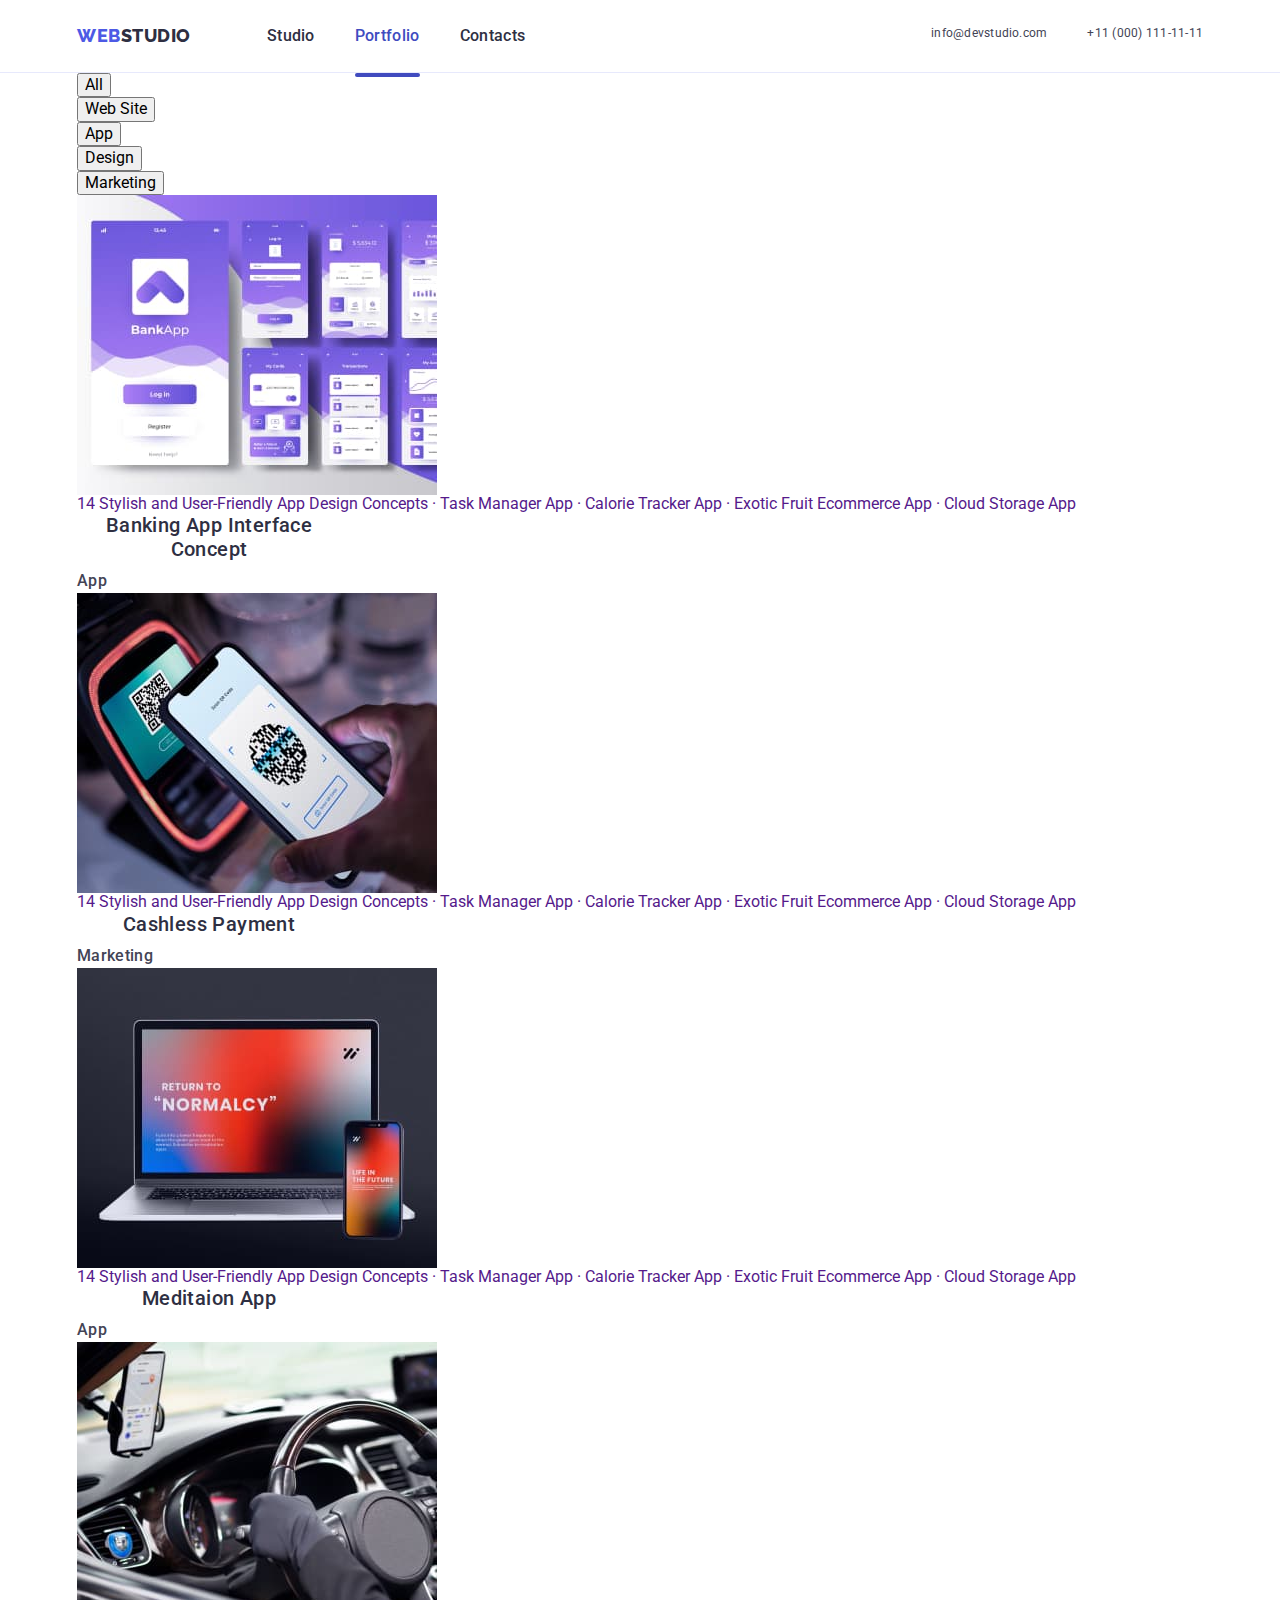
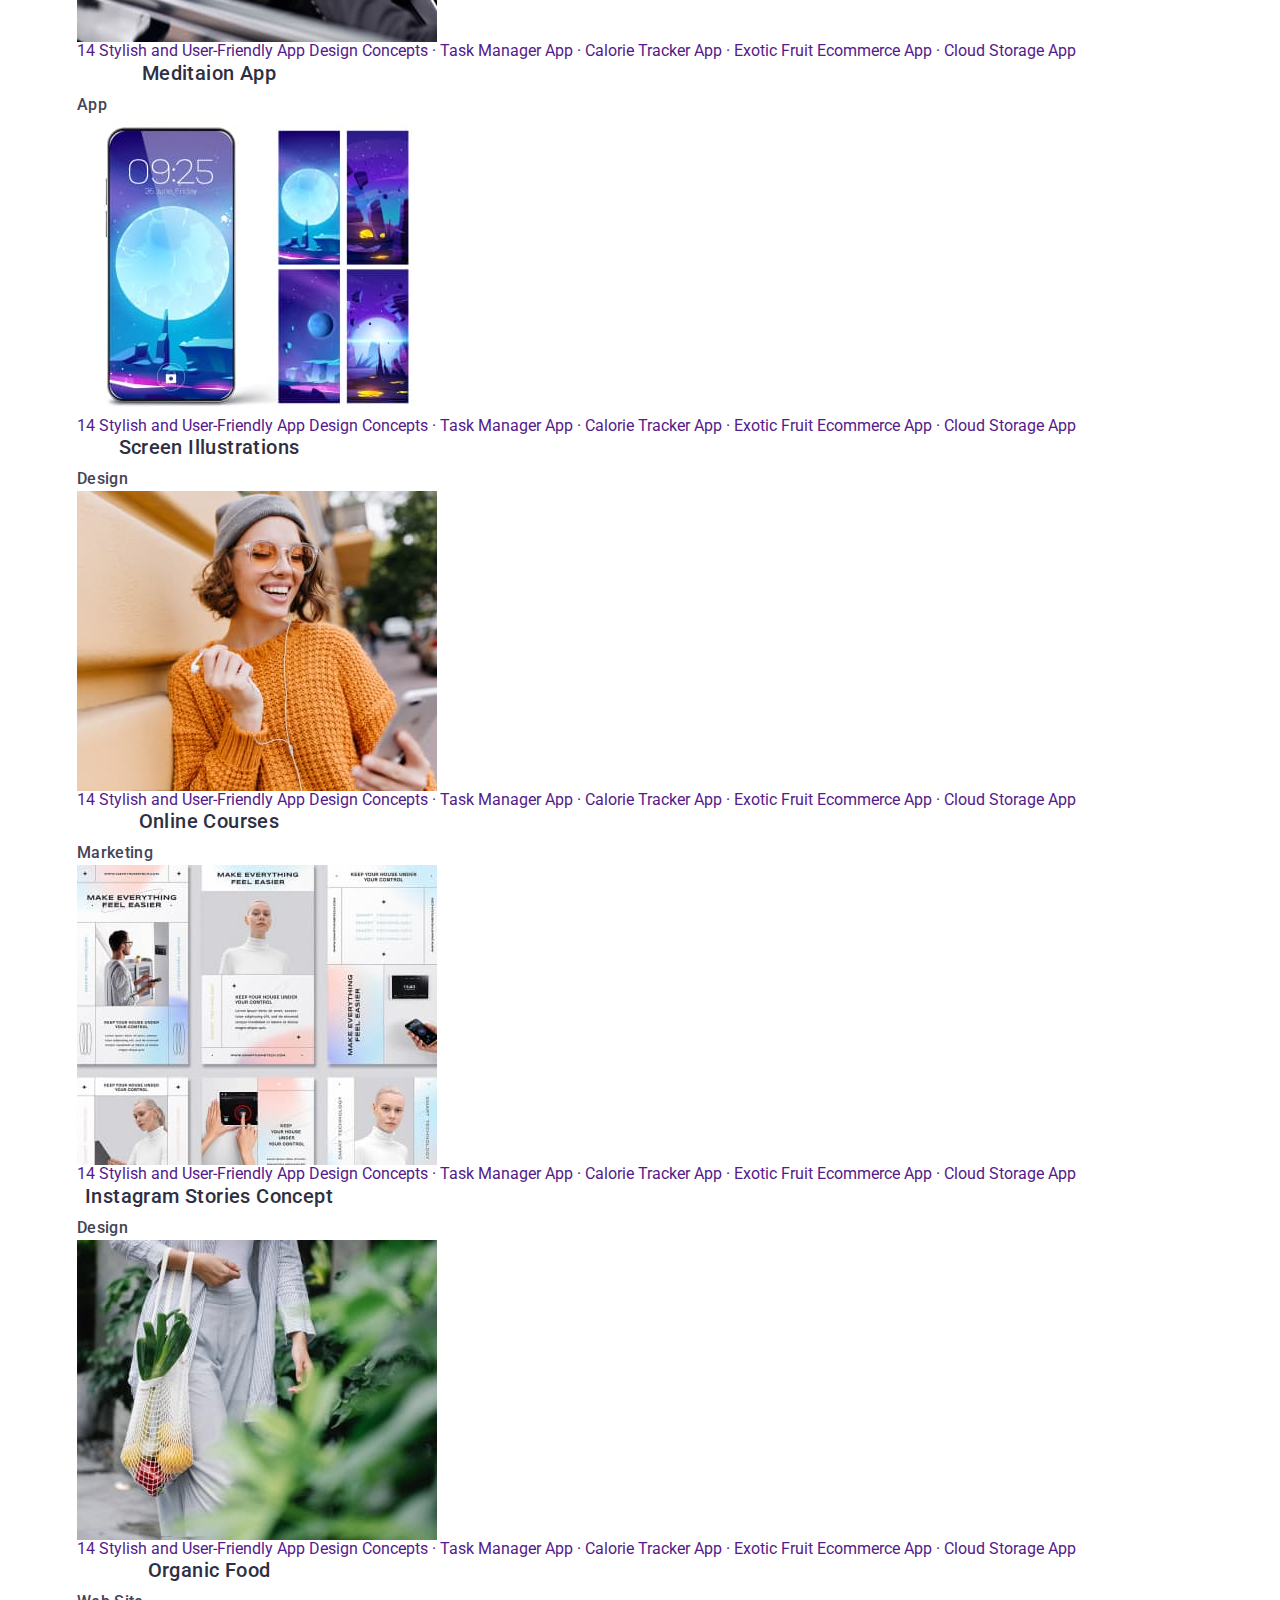
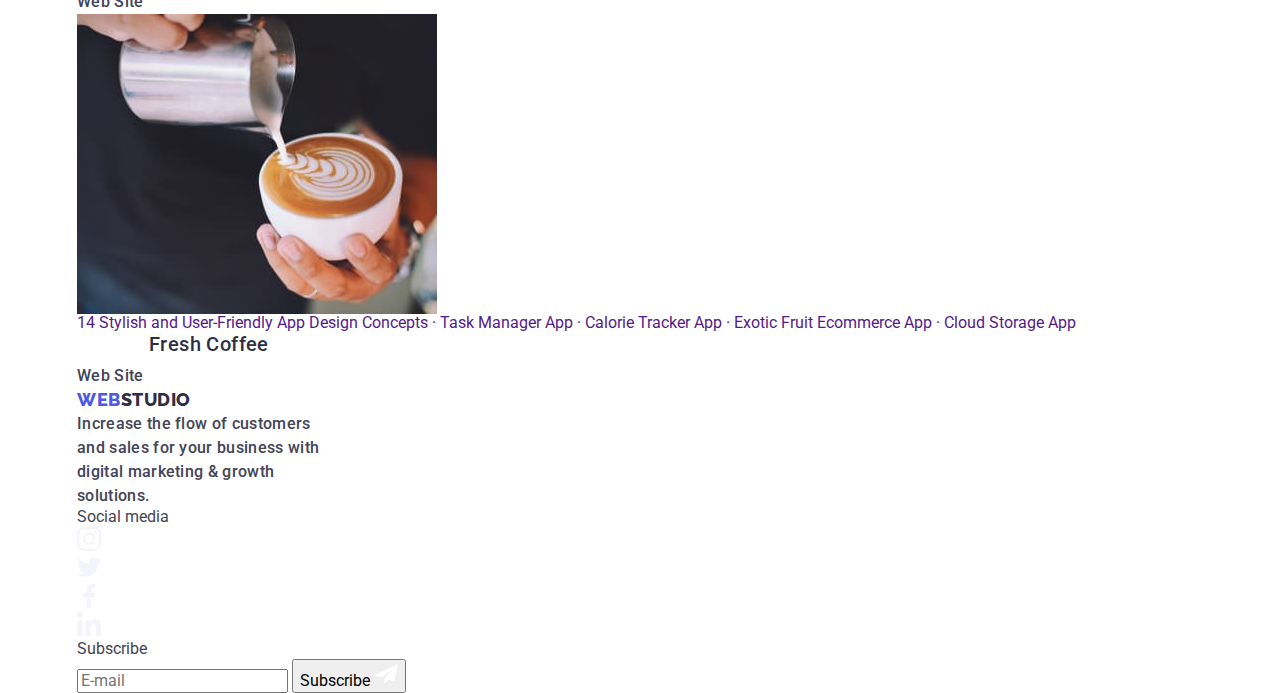
==== portfolio.html @ b7f5fd02 "hero" ====
<!DOCTYPE html>
<html lang="en">

<head>
    <meta charset="UTF-8" />
    <meta http-equiv="X-UA-Compatible" content="IE=edge" />
    <meta name="viewport" content="width=device-width, initial-scale=1.0" />
    <title> Website </title>
    <link rel="preconnect" href="https://fonts.googleapis.com">
    <link rel="preconnect" href="https://fonts.gstatic.com" crossorigin>
    <link href="https://fonts.googleapis.com/css2?family=Raleway:wght@800&family=Roboto:wght@400;500;700&display=swap"
        rel="stylesheet">
    <link rel="stylesheet" href="https://cdn.jsdelivr.net/npm/modern-normalize@1.1.0/modern-normalize.min.css">
    <link rel="stylesheet" href="./css/styles.css">
</head>

<body>
    <header class="header">
        <div class="container header-container">
            <nav class="nav">
                <a class="logo link" href="./index.html"><span class="logo-color">WEB</span>STUDIO</a>
                <ul class="menu list">
                    <li class="menu-item">
                        <a class="menu-link link" href="./index.html">Studio</a>
                    </li>
                    <li class="menu-item">
                        <a class="menu-link curent link" href="./portfolio.html">Portfolio</a>
                    </li>
                    <li class="menu-item">
                        <a class="menu-link link" href="">Contacts</a>
                    </li>
                </ul>
            </nav>
            <address class="contact">
                <ul class="contact-list list">
                    <li class="contact-item">
                        <a class="contact-link link" href="mailto:info@devstudio.com">info@devstudio.com</a>
                    </li>
                    <li class="contact-item">
                        <a class="contact-link link" href="tel:+110001111111">+11 (000) 111-11-11</a>
                    </li>
                </ul>
            </address>
        </div>
    </header>

    <main>
        <h1 class="visually-hidden">Portfolio</h1>
        <section class="portfolio sections">
            <div class="container">
            <h2 class="visually-hidden">Scrolls</h2>
            <ul class="list list-bth">
                <li><button class="portfolio-btn" type="button">All</button></li>
                <li><button class="portfolio-btn" type="button">Web Site</button></li>
                <li><button class="portfolio-btn" type="button">App</button></li>
                <li><button class="portfolio-btn" type="button">Design</button></li>
                <li><button class="portfolio-btn" type="button">Marketing</button></li>
            </ul>
            <ul class="portfolio-list list">
                <li class="portfolio-item">
                    <a href="" class="portfolio-link link">
                        <div class="portfolio-active">
                            <img class="portfolio-img" src="./images/portfolio/img.jpg" alt="Lists" width="360" height="300">
                            <p class="portfolio-active-text">14 Stylish and User-Friendly App Design Concepts · Task Manager App · Calorie Tracker App · Exotic Fruit Ecommerce App · Cloud Storage App</p>
                        </div>
                    <div class="portfolio-description">
                        <h3 class="subtitle">Banking App Interface Concept</h3>
                        <p class="description">App</p>
                    </div>
                    </a>
                </li>
                <li class="portfolio-item">
                    <a href="" class="portfolio-link link">
                        <div class="portfolio-active">
                    <img class="portfolio-img" src="./images/portfolio/img1.jpg" alt="Phone" width="360" height="300">
                    <p class="portfolio-active-text">14 Stylish and User-Friendly App Design Concepts · Task Manager App · Calorie Tracker App · Exotic Fruit Ecommerce App · Cloud Storage App</p>
                        </div>
                    <div class="portfolio-description">
                        <h3 class="subtitle">Cashless Payment</h3>
                        <p class="description">Marketing</p>
                    </div>
                    </a>
                </li>
                <li class="portfolio-item"> 
                    <a href="" class="portfolio-link link">
                        <div class="portfolio-active">
                    <img class="portfolio-img" src="./images/portfolio/img2.jpg" alt="Laptop" width="360" height="300">
                    <p class="portfolio-active-text">14 Stylish and User-Friendly App Design Concepts · Task Manager App · Calorie Tracker App · Exotic Fruit Ecommerce App · Cloud Storage App</p>
                        </div>
                    <div class="portfolio-description">
                        <h3 class="subtitle">Meditaion App</h3>
                        <p class="description">App</p>
                    </div>
                    </a>
                </li>
                <li class="portfolio-item">
                    <a href="" class="portfolio-link link">
                        <div class="portfolio-active">
                    <img class="portfolio-img" src="./images/portfolio/img3.jpg" alt="Taxi" width="360" height="300">
                    <p class="portfolio-active-text">14 Stylish and User-Friendly App Design Concepts · Task Manager App · Calorie Tracker App · Exotic Fruit Ecommerce App · Cloud Storage App</p>
                        </div>
                    <div class="portfolio-description">
                        <h3 class="subtitle">Meditaion App</h3>
                        <p class="description">App</p>
                    </div>
                    </a>
                </li>
                <li class="portfolio-item">
                    <a href="" class="portfolio-link link">
                        <div class="portfolio-active">
                    <img class="portfolio-img" src="./images/portfolio/img4.jpg" alt="Phone" width="360" height="300">
                    <p class="portfolio-active-text">14 Stylish and User-Friendly App Design Concepts · Task Manager App · Calorie Tracker App · Exotic Fruit Ecommerce App · Cloud Storage App</p>
                        </div>
                    <div class="portfolio-description">
                        <h3 class="subtitle">Screen Illustrations</h3>
                        <p class="description">Design</p>
                    </div>
                    </a>
                </li>
                <li class="portfolio-item">
                    <a href="" class="portfolio-link link">
                        <div class="portfolio-active">
                    <img class="portfolio-img" src="./images/portfolio/img5.jpg" alt="Woman with phone" width="360" height="300">
                    <p class="portfolio-active-text">14 Stylish and User-Friendly App Design Concepts · Task Manager App · Calorie Tracker App · Exotic Fruit Ecommerce App · Cloud Storage App</p>
                        </div>
                    <div class="portfolio-description">
                        <h3 class="subtitle">Online Courses</h3>
                        <p class="description">Marketing</p>
                    </div>
                    </a>
                </li>
                <li class="portfolio-item">
                    <a href="" class="portfolio-link link">
                        <div class="portfolio-active">
                    <img class="portfolio-img" src="./images/portfolio/img6.jpg" alt="Instagram woman" width="360" height="300">
                    <p class="portfolio-active-text">14 Stylish and User-Friendly App Design Concepts · Task Manager App · Calorie Tracker App · Exotic Fruit Ecommerce App · Cloud Storage App</p>
                        </div>
                    <div class="portfolio-description">
                        <h3 class="subtitle">Instagram Stories Concept</h3>
                        <p class="description">Design</p>
                    </div>
                    </a>
                </li>
                <li class="portfolio-item">
                    <a href="" class="portfolio-link link">
                        <div class="portfolio-active">
                    <img class="portfolio-img" src="./images/portfolio/img7.jpg" alt="Woman with vegetables" width="360" height="300">
                    <p class="portfolio-active-text">14 Stylish and User-Friendly App Design Concepts · Task Manager App · Calorie Tracker App · Exotic Fruit Ecommerce App · Cloud Storage App</p>
                        </div>
                    <div class="portfolio-description">
                        <h3 class="subtitle">Organic Food</h3>
                        <p class="description">Web Site</p>
                    </div>
                    </a>
                </li>
                <li class="portfolio-item">
                    <a href="" class="portfolio-link link">
                        <div class="portfolio-active">
                    <img class="portfolio-img" src="./images/portfolio/img8.jpg" alt="Fresh coffe" width="360" height="300">
                    <p class="portfolio-active-text">14 Stylish and User-Friendly App Design Concepts · Task Manager App · Calorie Tracker App · Exotic Fruit Ecommerce App · Cloud Storage App</p>
                        </div>
                    <div class="portfolio-description">
                        <h3 class="subtitle">Fresh Coffee</h3>
                        <p class="description">Web Site</p>
                    </div>
                    </a>
                </li>
            </ul>
            </div>
        </section>
    </main>
    <footer class="footer">
        <div class="container footer-content">
            <div class="footer-first">
                <a class="logo dark-theme link" href="./index.html"><span class="logo-color">WEB</span>STUDIO</a>
                <p class="description footer-color">
                    Increase the flow of customers and sales for your business with digital marketing & growth
                    solutions.
                </p>
            </div>
            <div class="footer-second">
                <p class="sm-text">Social media</p>
                <ul class="sm-list list">
                    <li class="sm-item">
                        <a href="" class="sm-link link">
                            <svg class="sm-icons" width="24" height="24">
                                <use href="./images/icons.svg#icon-instagram"></use>
                            </svg>
                        </a>
                    </li>
                    <li class="sm-item">
                        <a href="" class="sm-link link">
                            <svg class="sm-icons" width="24" height="24">
                                <use href="./images/icons.svg#icon-twitter"></use>
                            </svg>
                        </a>
                    </li>
                    <li class="sm-item">
                        <a href="" class="sm-link link">
                            <svg class="sm-icons" width="24" height="24">
                                <use href="./images/icons.svg#icon-facebook"></use>
                            </svg>
                        </a>
                    </li>
                    <li class="sm-item">
                        <a href="" class="sm-link link">
                            <svg class="sm-icons" width="24" height="24">
                                <use href="./images/icons.svg#icon-linkedin"></use>
                            </svg>
                        </a>
                    </li>
                </ul>
            </div>
            <div class="footer-form">
                <p class="footer-form-text">Subscribe</p>
                <form class="footer-subscribe-form">
                    <label for="email"></label>
                    <input type="email" name="email" id="email" placeholder="E-mail" required />
                    <button class="footer-btn" type="submit">
                        Subscribe
                        <svg class="foter-icon" width="24" height="24">
                            <use href="./images/icons.svg#icon-telegram"></use>
                        </svg>
                    </button>
                </form>
            </div>
        </div>
    </footer>
    <script src="./js/modal.js"></script>
</body>

</html>
---- css/styles.css ----
/* --------------------------ALL------------------------- */
:root {
    --text: #434455;
    --white: #ffffff;
    --interactive-elements: #4d5ae5;
    --dark-color: #2e2f42;
    --portfolio-btn: #404BBF;
    --secondary-background-color: #f4f4fd;
    --subtle-background: #e7e9fc;
    --primary-font: "Roboto", sans-serif;
    --secondary-font: "Raleway", sans-serif;
    --gra-grey: linear-gradient(rgba(46, 47, 66, 0.7), rgba(46, 47, 66, 0.7));
    --border-cust: #8E8F99;
    --cubic: cubic-bezier(0.4, 0, 0.2, 1);
}

body {
    color: var(--text);
    background-color: var(--white);
    font-family: var(--primary-font);
    margin: auto;
}

h1,
h2,
h3,
p {
    margin-top: 0;
    margin-bottom: 0;
}

ul {
    margin-top: 0;
    margin-bottom: 0;
    padding-left: 0;
}

img {
    display: block;
}

textarea {
    resize: none;
}

label {
    display: block;
}

button {
    cursor: pointer;
}

.list {
    list-style: none;
}

.link {
    text-decoration: none;
}

/* --------------------------GENERAL------------------------- */
.section {
    padding-top: 96px;
    padding-bottom: 96px;
}

.container {
    margin: 0 auto;
    padding: 0 16px;
}

.visually-hidden {
    position: absolute;
    white-space: nowrap;
    width: 1px;
    height: 1px;
    overflow: hidden;
    border: 0;
    padding: 0;
    clip: rect(0 0 0 0);
    clip-path: inset(50%);
    margin: -1px;
}

.subtitle {
    max-width: 264px;
    font-weight: 700;
    font-size: 36px;
    line-height: 1.1;
    color: var(--dark-color);
    letter-spacing: 0.02em;
    margin-right: auto;
    margin-bottom: 8px;
    text-align: center;
}

.description {
    max-width: 356px;
    font-weight: 500;
    font-size: 16px;
    line-height: 1.5;
    letter-spacing: 0.02em;
    margin-right: auto;
    color: var(--text);
}

/* --------------------------HEADER------------------------- */
.header {
    border-bottom: 1px solid #E7E9FC;
}

.header-container {
    display: flex;
    align-items: center;
    justify-content: space-between;
    padding-top: 24px;
    padding-bottom: 24px;
}

.logo {
    font-family: var(--secondary-font);
    font-weight: 800;
    font-size: 18px;
    line-height: 1.33;
    letter-spacing: 0.03em;
    color: var(--dark-color);
    margin-right: 76px;
    transition: color 250ms var(--cubic);
}

.logo:hover,
.logo:focus {
    color: var(--interactive-elements);
}

.logo-color {
    font-family: var(--secondary-font);
    font-weight: 800;
    font-size: 18px;
    line-height: 1.17;
    letter-spacing: 0.03em;
    color: var(--interactive-elements);
}

/* --------------------------HERO------------------------- */

.hero {
    max-width: 428px;
    margin: auto;
    background-color: var(--dark-color);
    letter-spacing: 0.02em;
    text-align: center;
    padding-top: 112px;
    padding-bottom: 112px;
    background-image: var(--gra-grey), url(../images/hero-background.jpg);
    background-color: #2e2f42;
}

.hero-title {
    text-transform: capitalize;
    font-weight: 700;
    max-width: 320px;
    font-size: 36px;
    line-height: 1.1;
    color: var(--white);
    letter-spacing: 0.02em;
    margin: auto;
    margin-bottom: 72px;
}

.btn {
    padding: 16px 32px;
    font-weight: 500;
    font-size: 16px;
    color: var(--white);
    background: var(--interactive-elements);
    letter-spacing: 0.04em;
    border-radius: 4px;
    box-shadow: 0px 4px 4px rgba(0, 0, 0, 0.15);
    border: none;
    transition: background-color 250ms var(--cubic);
}

.btn:hover,
.btn:focus {
    background-color: var(--portfolio-btn);
}

/* --------------------------INF------------------------- */

.inf-title {
    text-align: center;
}

.inf-item {
    max-width: 396px;
}

/* --------------------------WORKS------------------------- */


/* --------------------------OUR-TEAM------------------------- */
.team {
    background-color: var(--secondary-background-color);
    letter-spacing: 0.02em;
    padding-bottom: 128px;
    margin: auto;
}

.team-list {
    display: flex;
    flex-wrap: wrap;
    justify-content: center;
    }

.team-item {
    background-color: var(--white);
    letter-spacing: 0.02em;
    box-shadow: 0px 1px 6px rgba(46, 47, 66, 0.08), 0px 1px 1px rgba(46, 47, 66, 0.16), 0px 2px 1px rgba(46, 47, 66, 0.08);
    border-radius: 0px 0px 4px 4px;
}

.team-description {
    padding-top: 32px;
    padding-bottom: 32px;
    text-align: center;
}

.subtitle-team {
    max-width: 232px;
    font-weight: 500;
    font-size: 20px;
    line-height: 1.2;
    color: var(--dark-color);
    letter-spacing: 0.02em;
    margin-right: auto;
    margin-bottom: 8px;
    text-align: center;
}

.description-team {
    max-width: 232px;
    font-weight: 400;
}

.colleague-list {
    display: flex;
    justify-content: center;
    gap: 24px;
}

.colleague-item {
    width: 40px;
    height: 40px;
    margin-top: 8px;
}

.colleague-link {
    display: flex;
    justify-content: center;
    align-items: center;
    width: 100%;
    height: 100%;
    border-radius: 50%;
    background-color: var(--interactive-elements);
    transition: background-color 250ms var(--cubic);
}

.colleague-link:hover,
.colleague-link:focus {
    background-color: var(--portfolio-btn);
}

/* --------------------------CUSTOMERS------------------------- */
.second-title {
    font-weight: 700;
    font-size: 36px;
    line-height: 1.11;
    text-align: center;
    text-transform: capitalize;
    color: var(--dark-color);
    letter-spacing: 0.02em;
    margin-bottom: 72px;
}

.customers-list {
    display: flex;
    flex-wrap: wrap;
    justify-content: center;
    gap: 16px;
    row-gap: 72px;
}

.customers-item {
    width: calc((100% - 16px) / 2);
    height: 88px;
}

.customers-link {
    display: flex;
    width: 100%;
    height: 100%;
    justify-content: center;
    align-items: center;
    border: 1px solid var(--border-cust);
    border-radius: 4px;
    transition: border-color 250ms var(--cubic);
}

.icons-cust {
    fill: var(--border-cust);
    transition: fill 250ms var(--cubic);
}

.customers-link:hover,
.customers-link:focus {
    border-color: var(--portfolio-btn);
}

.customers-link:hover .icons-cust,
.customers-link:focus .icons-cust {
    fill: var(--portfolio-btn);
}

/* --------------------------MEDIA-MOBILE------------------------- */
@media screen and (min-width: 480px) {
    .container {
        width: 428px;
    }
}

@media screen and (max-width: 767px) {
    .menu {
        display: none;
    }

    .contact {
        display: none;
    }

    .mob-item:not(:last-child) {
        margin-bottom: 40px;
    }

    .inf-item:not(:last-child) {
        margin-bottom: 72px;
    }

    .team-item:not(:last-child) {
        margin-bottom: 72px;
    }

    .mob-btn {
        stroke: var(--dark-color);
        background-color: transparent;
        border: none;
        padding: 0;
        line-height: 0;
    }

/* --------------------------MOB-MENU------------------------- */
    .mob-menu {
        position: fixed;
        width: 100vw;
        height: 100vh;
        z-index: 1000;
        top: 0;
        left: 0;
        background-color: var(--white);
        opacity: 0;
        visibility: hidden;
        pointer-events: none;
        transition: opacity 250ms var(--cubic),
                    visible 250ms var(--cubic);
    }

    .mob-menu.is-open {
        opacity: 1;
        visibility: visible;
        pointer-events: auto;
    }

    .container-menu {
        display: flex;
        flex-direction: column;
        justify-content: space-between;
        overflow-y: auto;
        height: 100%;
        position: relative;
        padding-top: 80px;
        padding-bottom: 40px;
        padding-left: 40px;
    }

    .mob-menu-close {
        position: absolute;
        top: 24px;
        right: 16px;
        width: 24px;
        height: 24px;
        background-color: #E7E9FC;
        border: 1px solid rgba(0, 0, 0, 0.1);
        border-radius: 50%;
        transition: background-color 250ms var(--cubic), fill 250ms var(--cubic);
    }

    .mob-menu-close:hover,
    .mob-menu-close:focus {
        background: var(--portfolio-btn);
        fill: var(--white);
    }

    .mob-menu-link {
        font-weight: 700;
        font-size: 36px;
        line-height: 1.1;
        color: var(--dark-color);
        letter-spacing: 0.02em;
        position: relative;
        transition: color 250ms var(--cubic);
    }

    .curent {
        color: var(--portfolio-btn);
        position: relative;
    }

    .tel-item {
        margin-bottom: 40px;
    }

    .tel-link {
        font-weight: 600;
        font-size: 36px;
        line-height: 1.1;
        color: var(--interactive-elements);
    }

    .mail-link {
        font-weight: 500;
        font-size: 20px;
        line-height: 1.2;
        letter-spacing: 0.02em;
        color: var(--text);
    }

    .mob-soc-list {
        display: flex;
        justify-content: space-between;
        gap: 56px;
        margin-top: 40px;
    }

    .mob-soc-item {
        width: 40px;
        height: 40px;
    }

    .mob-soc-link {
        display: flex;
        justify-content: center;
        align-items: center;
        width: 100%;
        height: 100%;
        border-radius: 50%;
        background-color: var(--interactive-elements);
        transition: background-color 250ms var(--cubic);
    }

    .mob-soc-link:hover,
    .mob-soc-link:focus {
        background-color: var(--portfolio-btn);
    }
}

/* --------------------------MEDIA-TABLET------------------------- */
@media screen and (min-width: 768px) {
    .container {
        width: 768px;
    }

    .nav {
        display: flex;
        align-items: center;
        margin-right: 118px;
    }

    .menu {
        display: flex;
        align-items: center;
        gap: 40px;
    }

    .menu-link {
        font-weight: 500;
        font-size: 16px;
        line-height: 1.5;
        color: var(--dark-color);
        letter-spacing: 0.02em;
        position: relative;
        transition: color 250ms var(--cubic);
    }

    .curent {
        color: var(--portfolio-btn);
        position: relative;
    }

    .curent::after {
        content: "";
        width: 100%;
        height: 4px;
        background-color: var(--portfolio-btn);
        border-radius: 2px;
        position: absolute;
        left: 0px;
        bottom: -32px;
    }

    .menu-link:hover,
    .menu-link:focus {
        color: var(--interactive-elements);
    }
    
    .logo {
        margin-right: 123px;
    }

    .mob-btn {
        display: none;
    }

    .mob-menu {
        display: none;
    }

    .contact {
        font-style: normal;
        font-weight: 400;
        font-size: 12px;
        line-height: 1.3;
        letter-spacing: 0.02em;
    }

    .contact-item {
        margin-bottom: 4px;
    }

    .contact-link {
        color: var(--text);
        transition: color 250ms var(--cubic);
    }

    .contact-link:hover,
    .contact-link:focus {
        color: var(--interactive-elements);
    }

    .hero {
        max-width: 768px;
        padding-bottom: 108px;
        background-image: var(--gra-grey), url(../images/hero-background.jpg);
    }

    .hero-title {
        text-transform: none;
        max-width: 500px;
        font-size: 56px;
        line-height: 1.07;
        margin-bottom: 40px;
    }

    .inf-list {
        display: flex;
        flex-wrap: wrap;
        gap: 24px;
    }

    .team {
        padding-bottom: 104px;
    }

    .team-list {
        gap: 24px;
    }

    .customers {
        padding: 0 108px;
    }
    
    .customers-list {
        gap: 24px;
        }

    .customers-item {
        width: calc((100% - 48px) / 3);
    }
}

@media screen and (max-width: 1199px) {
    .inf-block {
        display: none;
    }

    .inf-list {
        max-width: 768px;
    }
}

@media screen and (min-width: 768px) and (max-width: 1199px) {
    .team-list {
        row-gap: 64px;
    }
}

/* --------------------------MEDIA-DESKTOP------------------------- */
@media screen and (min-width: 1200px) {
    .section {
        padding-top: 120px;
        padding-bottom: 120px;
    }

    .container {
        width: 1158px;
    }

    .logo {
        margin-right: 76px;
    }

    .nav {
        margin-right: auto;
    }

    .contact-list {
        display: flex;
        align-items: center;
        gap: 40px;    
    }

    .subtitle {
        font-weight: 500;
        font-size: 20px;
        line-height: 1.2;
    }

    .description {
        max-width: 264px;
    }

    .hero {
        max-width: 1400px;
        padding-top: 188px;
        padding-bottom: 188px;
        background-image: var(--gra-grey), url(../images/hero-background.jpg);
    }

    .hero-title {
        margin-bottom: 48px;
    }

    .inf-list {
        max-width: 1128px;
        flex-basis: calc((100%-72px) / 4);
        flex-wrap: nowrap;
    }

    .inf-item {
        max-width: 264px;
    }

    .inf-block {
        display: flex;
        justify-content: center;
        align-items: center;
        background: #F4F4FD;
        border-radius: 4px;
        margin-bottom: 8px;
        padding-top: 24px;
        padding-bottom: 24px;
    }

    .work{
        padding-top: 0;
    }

    .works {
        display: flex;
        gap: 24px;
        flex-basis: calc((100%- 48px) / 3);
        flex-shrink: 0;
        }

    .team-list {
        flex-wrap: nowrap;
        flex-basis: calc((100%-72px) / 4);
    }

    .customers-item {
        width: calc((100% - 120px) / 6);
    }
}

@media screen and (max-width: 1199px) {
    .work {
        display: none;
    }

}
/* --------------------------NEXT------------------------- */

/* .visually-hidden {
    position: absolute;
    white-space: nowrap;
    width: 1px;
    height: 1px;
    overflow: hidden;
    border: 0;
    padding: 0;
    clip: rect(0 0 0 0);
    clip-path: inset(50%);
    margin: -1px;
}

.menu-link {
    font-weight: 500;
    font-size: 16px;
    line-height: 1.5;
    color: var(--dark-color);
    letter-spacing: 0.02em;
    position: relative;
    transition: color 250ms var(--cubic);
}

.curent {
    color: var(--portfolio-btn);
    position: relative;
}

.curent::after {
    content: "";
    width: 100%;
    height: 4px;
    background-color: var(--portfolio-btn);
    border-radius: 2px;
    position: absolute;
    left: 0px;
    bottom: -28px;
}

.menu-link:hover,
.menu-link:focus {
    color: var(--interactive-elements);
}



.second-title {
    font-weight: 700;
    font-size: 36px;
    line-height: 1.11;
    text-align: center;
    text-transform: capitalize;
    color: var(--dark-color);
    letter-spacing: 0.02em;
    margin-bottom: 72px;
}


.colleague-list {
    display: flex;
    justify-content: center;
    gap: 24px;
}

.colleague-item {
    width: 40px;
    height: 40px;
    margin-top: 8px;
}

.colleague-link {
    display: flex;
    justify-content: center;
    align-items: center;
    width: 100%;
    height: 100%;
    border-radius: 50%;
    background-color: var(--interactive-elements);
    transition: background-color 250ms var(--cubic);
}

.colleague-link:hover,
.colleague-link:focus {
    background-color: var(--portfolio-btn);
}

.footer {
    background-color: var(--dark-color);
    letter-spacing: 0.02em;
    padding-top: 100px;
    padding-bottom: 100px;
    margin: auto;
}

.footer-color {
    color: var(--subtle-background);
    letter-spacing: 0.02em;
    max-width: 264px;
    margin-top: 16px;
}

.footer-content {
    display: flex;
    align-items: baseline;
}

.footer-first {
    margin-right: 120px;
}

.footer-second {
    text-align: center;
    margin-right: 80px;

}

.footer-btn {
    font-weight: 500;
    font-size: 16px;
    line-height: 1.5;
    letter-spacing: 0.04em;
    cursor: pointer;
    border: 1px solid transparent;
    display: flex;
    align-items: center;
    justify-content: center;
    gap: 16px;
    color: var(--white);
    background-color: var(--interactive-elements);
    padding: 8px 24px;
    border-radius: 4px;
    min-width: 165px;
    height: 40px;
    transition: background-color 250ms var(--cubic);
}

.footer-btn:hover,
.footer-btn:focus {
    background-color: var(--portfolio-btn);
}

.footer-form-text {
    color: var(--white);
    font-weight: 500;
    margin-bottom: 16px;
}

.footer-subscribe-form {
    display: flex;
}

.footer-form input {
    margin-right: 24px;
    padding: 8px 16px;
    width: 264px;
    height: 40px;
    background-color: var(--dark-color);
    color: var(--secondary-background-color);
    filter: drop-shadow(0px 4px 4px rgba(0, 0, 0, 0.15));
    border: 1px solid rgba(255, 255, 255, 0.3);
    border-radius: 4px;
}

.footer-form input::placeholder {
    color: rgba(255, 255, 255, 0.6);
    font-family: Roboto;
    font-weight: 400;
    font-size: 12px;
    line-height: 2;
    letter-spacing: 0.04em;
}


.dark-theme {
    color: var(--secondary-background-color);
    letter-spacing: 0.03em;
}

.sm-text {
    color: var(--white);
    letter-spacing: 0.02em;
    max-width: 96px;
    margin-bottom: 16px;
}

.sm-list {
    display: flex;
    justify-content: center;
    gap: 16px;
}

.sm-item {
    width: 40px;
    height: 40px;
    margin-top: 8px;
}

.sm-link {
    display: flex;
    justify-content: center;
    align-items: center;
    width: 100%;
    height: 100%;
    border-radius: 50%;
    background-color: rgba(255, 255, 255, 0.1);;
    transition: background-color 250ms var(--cubic)
}

.sm-link:hover,
.sm-link:focus {
    background-color: #31D0AA;
}

.portfolio-btn {
    padding: 12px 24px;
    font-weight: 500;
    font-size: 16px;
    line-height: 1.5;
    letter-spacing: 0.04em;
    cursor: pointer;
    color: var(--interactive-elements);
    background: var(--secondary-background-color);
    border: 1px solid #E7E9FC;
    border-radius: 4px;
    transition: color 250ms var(--cubic), background-color 250ms var(--cubic), box-shadow 250ms var(--cubic);
}

.portfolio-btn:hover,
.portfolio-btn:focus {
    color: var(--white);
    background-color: var(--portfolio-btn);
    box-shadow: 0px 3px 1px rgba(0, 0, 0, 0.1), 0px 2px 1px rgba(0, 0, 0, 0.08), 0px 2px 2px rgba(0, 0, 0, 0.12);
}


.list-bth {
    display: flex;
    justify-content: center;
    margin-bottom: 72px;
    gap: 24px;
    }

.portfolio-list {
    display: flex;
    flex-wrap: wrap;
    row-gap: 48px;
    column-gap: 24px;
}

.portfolio-item {
    width: calc((100% - 2 * 24px) / 3);
    border: 1px solid #E7E9FC;
    border-top: none;
    }

.portfolio-item:hover .portfolio-active-text,
.portfolio-item:focus .portfolio-active-text {
    transform: translateY(0);
}


.portfolio-description {
    padding-top: 32px;
    padding-bottom: 32px;
    padding-left: 16px;
    }

.portfolio-link {
    transition: box-shadow 250ms var(--cubic);
}


.portfolio-link:hover,
.portfolio-link:focus    {
    display: inline-block;
    box-shadow: 0px 1px 6px rgb(46 47 66 / 8%), 0px 1px 1px rgb(46 47 66 / 16%), 0px 2px 1px rgb(46 47 66 / 8%);
        }

.portfolio-active {
    position: relative;
    overflow: hidden;
}

.portfolio-active-text {
    position: absolute;
    top: 0;
    font-size: 16px;
    line-height: 1.5;
    color: var(--secondary-background-color);
    background-color: var(--interactive-elements);
    padding: 40px 32px;
    height: 100%;
    transform: translateY(100%);
    transition: transform 250ms var(--cubic);
    overflow: auto;
}

.backdrop {
    position: fixed;
    top: 0;
    width: 100vw;
    height: 100vh;
    background: rgba(46, 47, 66, 0.4);
    transition: opacity 250ms var(--cubic), visibility 250ms var(--cubic);;
}

.modal {
    position: absolute;
    top: 50%;
    left: 50%;
    transform: translate(-50%, -50%) scaleY(1);
    width: 408px;
    min-height: 584px;
    padding: 24px;
    background: #FCFCFC;
    border-radius: 4px;
    transition: transform 200ms linear;
}

.modal-btn {
    width: 24px;
    height: 24px;
    display: block;
    margin-left: auto;
    margin-bottom: 24px;
    background-color: #E7E9FC;
    border: 1px solid rgba(0, 0, 0, 0.1);
    border-radius: 50%;
    cursor: pointer;
    transition: background-color 250ms var(--cubic), fill 250ms var(--cubic);
}




.is-hidden {
    opacity: 0;
    visibility: hidden;
    pointer-events: none;
}

.backdrop.is-hidden .modal {
    transform: translate(-50%, -50%) scaleY(0);
}

.modal-btn:hover,
.modal-btn:focus {
    background: var(--portfolio-btn);
    fill: var(--white);
}


.modal-title {
    margin-bottom: 14px;
    text-align: center;
    font-weight: 600;
    font-size: 16px;
    line-height: 1.5;
    letter-spacing: 0.02em;
    color: var(--dark-color);
}


.modal-form {
    width: 360px;
}

.modal-input-wrap {
    position: relative;
    margin-bottom: 8px;
}

.modal-input-icon {
    position: absolute;
    top: 50%;
    left: 16px;
    transform: translateY(-50%);
    transition: fill 250ms var(--cubic);
}

.modal-input {
    width: 100%;
    height: 40px;
    border: 1px solid rgba(33, 33, 33, 0.2);
    border-radius: 4px;
    padding: 8px 16px 8px 36px;
    outline: transparent;
    transition: border-color 250ms var(--cubic);
}

.modal-input:focus {
    border-color: var(--interactive-elements);
}

.modal-input:focus + .modal-input-icon {
    fill: var(--interactive-elements);
}

.modal-name {
    margin-bottom: 4px;
    font-weight: 400;
    font-size: 12px;
    line-height: 1.3;
    letter-spacing: 0.04em;
    color: var(--border-cust);
}


.text-area {
    width: 100%;
    min-height: 120px;
    padding: 8px 16px;
    margin-bottom: 16px;
    border: 1px solid rgba(33, 33, 33, 0.2);
    border-radius: 4px;
    outline: none;
    resize: none;
    transition: border-color 250ms var(--cubic);
}

.text-area::placeholder {
    font-size: 12px;
    line-height: 1.33;
    letter-spacing: 0.04em;
    color: rgba(117, 117, 117, 0.5);
}

.text-area:focus {
    border-color: var(--interactive-elements);
}


.submit-bth {
    display: block;
    margin: 0 auto;
    min-width: 169px;
    padding: 16px 32px;
    font-weight: 500;
    font-size: 16px;
    cursor: pointer;
    color: var(--white);
    background-color: var(--interactive-elements);
    letter-spacing: 0.04em;
    border-radius: 4px;
    box-shadow: 0px 4px 4px rgba(0, 0, 0, 0.15);
    border: none;
    transition: background-color 250ms var(--cubic);
}

.submit-bth:hover,
.submit-bth:focus {
    background-color: var(--portfolio-btn);
}


.privacy-link {
    color: var(--interactive-elements);
}

.checkbox-wrap {
    margin-bottom: 24px;
}

.checkbox-label {
    display: flex;
    align-items: center;
    font-size: 12px;
    line-height: 1.33;
    letter-spacing: 0.04em;
    color: #757575;
    position: relative;
}

.checkbox-icon-wrap {
    display: flex;
    align-items: center;
    justify-content: center;
    width: 16px;
    height: 16px;
    border: 1.25px solid var(--dark-color);
    border-radius: 2px;
    margin-right: 8px;
    fill: transparent;
    transition: background-color 250ms var(--cubic), fill 250ms var(--cubic);
}

.modal-checkbox:checked + .checkbox-label span {
    background-color: var(--interactive-elements);
    border: none;
    fill: var(--white);
} */
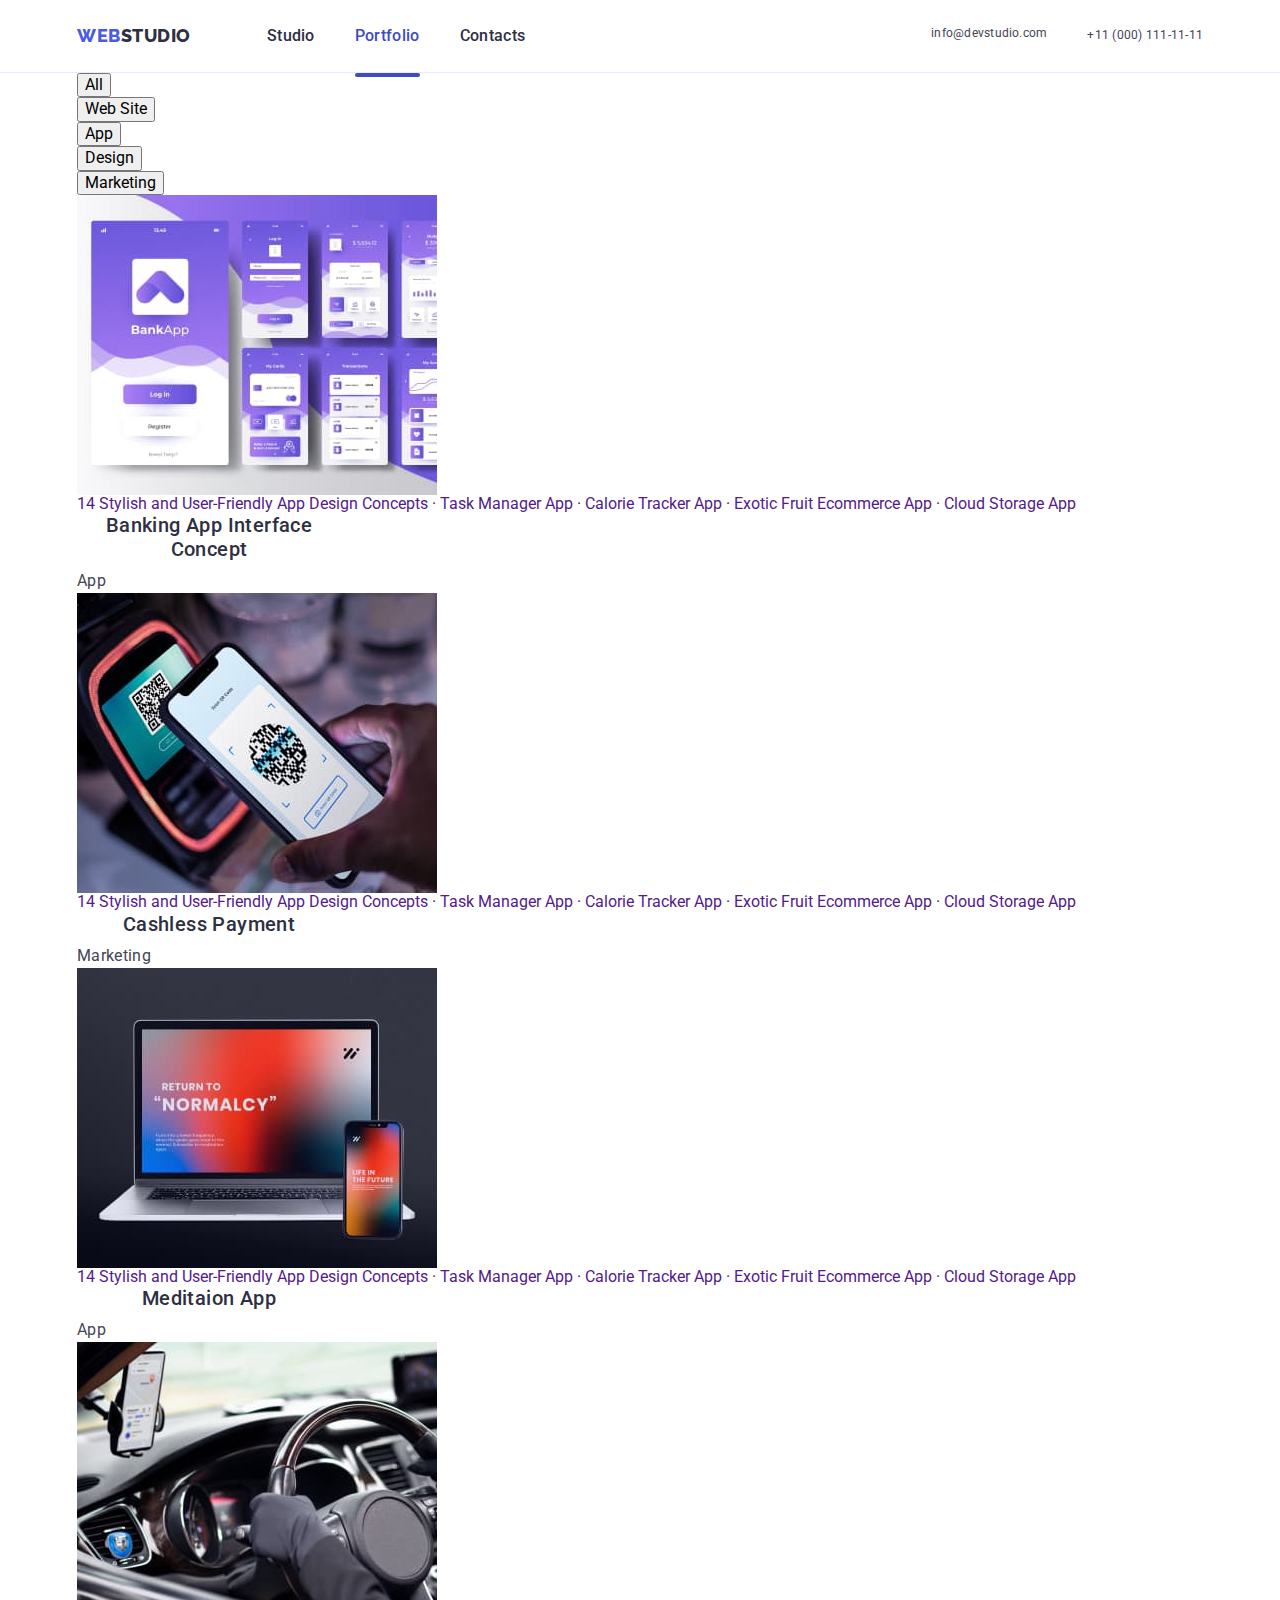
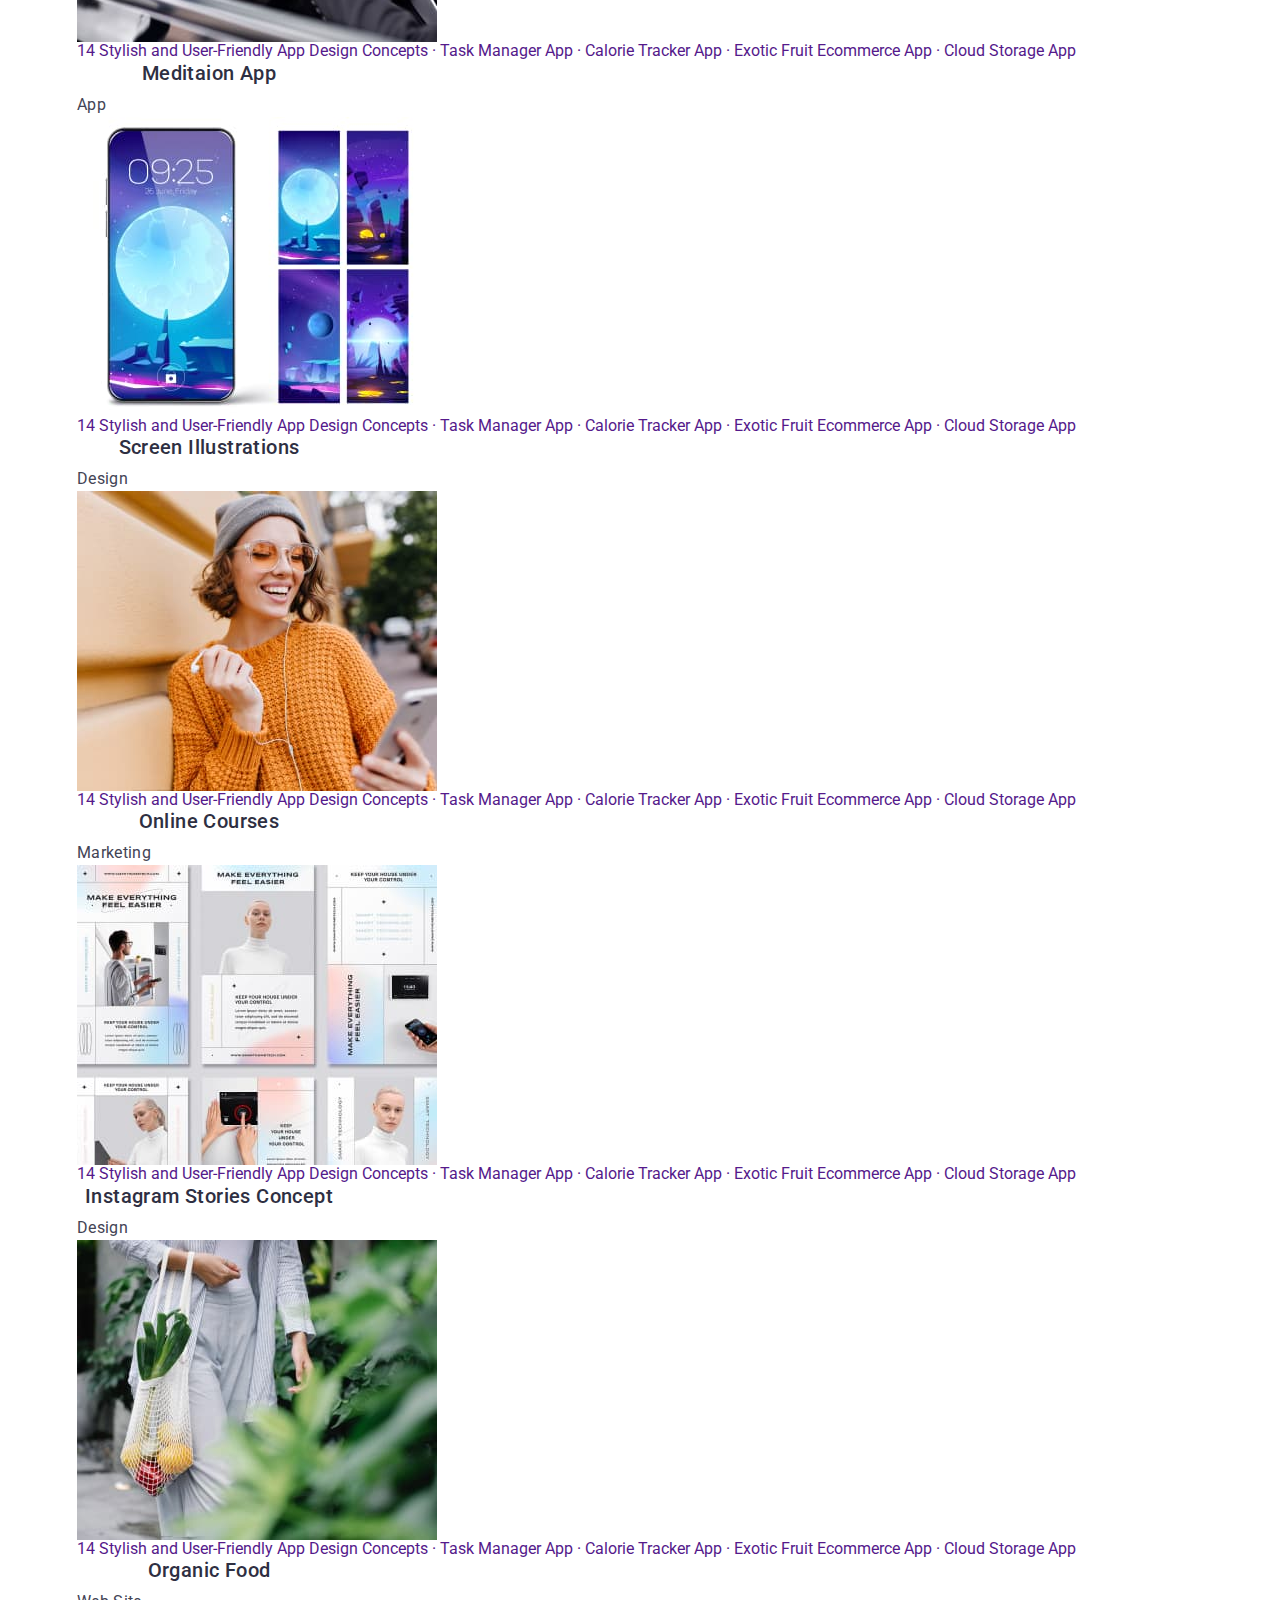
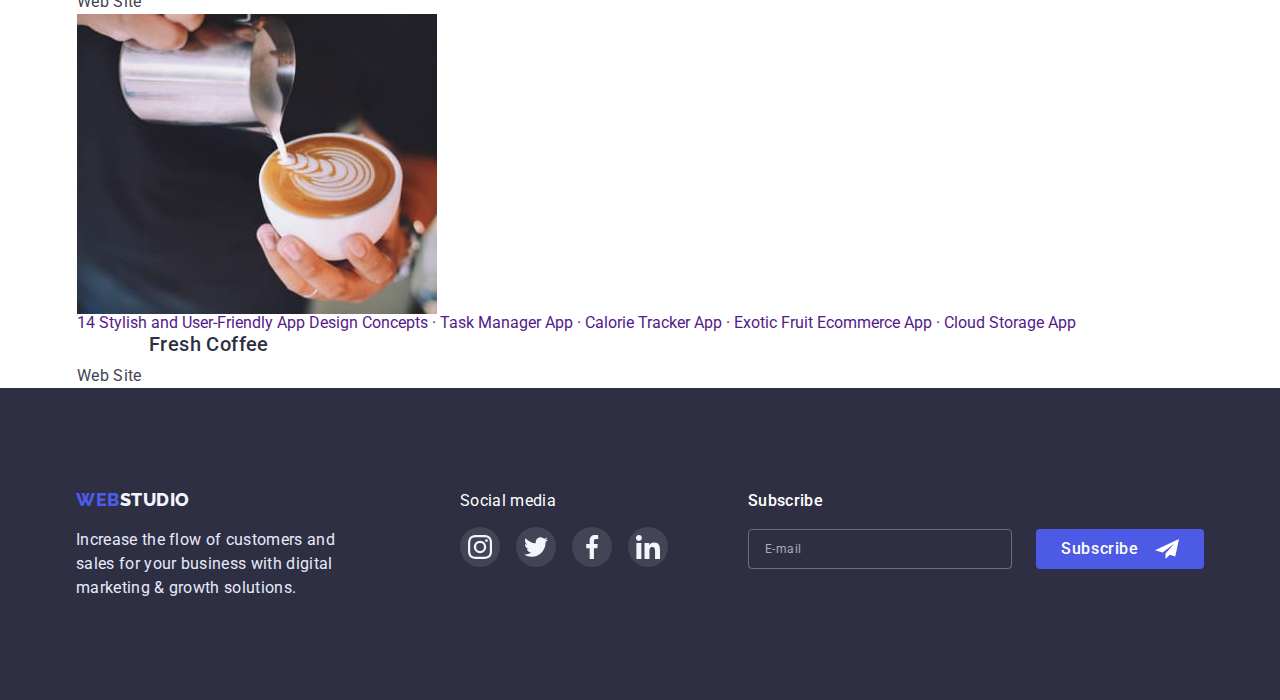
==== commit 4ad70ff9: "bg-picture" ====
--- a/portfolio.html
+++ b/portfolio.html
@@ -15,36 +15,106 @@
 </head>
 
 <body>
+<!---------------HEADER------------------------- -->
     <header class="header">
         <div class="container header-container">
             <nav class="nav">
                 <a class="logo link" href="./index.html"><span class="logo-color">WEB</span>STUDIO</a>
                 <ul class="menu list">
-                    <li class="menu-item">
+                    <li>
                         <a class="menu-link link" href="./index.html">Studio</a>
                     </li>
-                    <li class="menu-item">
+                    <li>
                         <a class="menu-link curent link" href="./portfolio.html">Portfolio</a>
                     </li>
-                    <li class="menu-item">
+                    <li>
                         <a class="menu-link link" href="">Contacts</a>
                     </li>
                 </ul>
             </nav>
+            <button class="mob-btn" type="button" data-menu-open>
+                <svg width="32" height="22">
+                    <use href="./images/icons.svg#icon-hamburger"></use>
+                </svg>
+            </button>
             <address class="contact">
                 <ul class="contact-list list">
                     <li class="contact-item">
                         <a class="contact-link link" href="mailto:info@devstudio.com">info@devstudio.com</a>
                     </li>
-                    <li class="contact-item">
+                    <li>
                         <a class="contact-link link" href="tel:+110001111111">+11 (000) 111-11-11</a>
                     </li>
                 </ul>
             </address>
         </div>
+        <!---------------MOB-MENU------------------------- -->
+        <div class="mob-menu" data-menu>
+            <div class="container container-menu">
+                <div>
+                    <button class="mob-menu-close" type="button" data-menu-close>
+                        <svg width="8" height="8">
+                            <use href="./images/icons.svg#icon-close-black"></use>
+                        </svg>
+                    </button>
+                    <ul class="mob-list list">
+                        <li class="mob-item">
+                            <a class="mob-menu-link  link" href="./index.html">Studio</a>
+                        </li>
+                        <li class="mob-item">
+                            <a class="mob-menu-link link" href="./portfolio.html">Portfolio</a>
+                        </li>
+                        <li class="mob-item">
+                            <a class="mob-menu-link curent link" href="">Contacts</a>
+                        </li>
+                    </ul>
+                </div>
+                <div>
+                    <ul class="mob-contact-list list">
+                        <li class="tel-item">
+                            <a class="tel-link link" href="tel:+110001111111">+11 (000) 111-11-11</a>
+                        </li>
+                        <li>
+                            <a class="mail-link link" href="mailto:info@devstudio.com">info@devstudio.com</a>
+                        </li>
+                    </ul>
+                    <ul class="mob-soc-list list">
+                        <li class="mob-soc-item">
+                            <a href="" class="mob-soc-link link">
+                                <svg class="icons" width="16" height="16">
+                                    <use href="./images/icons.svg#icon-instagram"></use>
+                                </svg>
+                            </a>
+                        </li>
+                        <li class="mob-soc-item">
+                            <a href="" class="mob-soc-link link">
+                                <svg class="icons" width="16" height="16">
+                                    <use href="./images/icons.svg#icon-twitter"></use>
+                                </svg>
+                            </a>
+                        </li>
+                        <li class="mob-soc-item">
+                            <a href="" class="mob-soc-link link">
+                                <svg class="icons" width="16" height="16">
+                                    <use href="./images/icons.svg#icon-facebook"></use>
+                                </svg>
+                            </a>
+                        </li>
+                        <li class="mob-soc-item">
+                            <a href="" class="mob-soc-link link">
+                                <svg class="icons" width="16" height="16">
+                                    <use href="./images/icons.svg#icon-linkedin"></use>
+                                </svg>
+                            </a>
+                        </li>
+                    </ul>
+                </div>
+            </div>
+        </div>
     </header>
-
+<!---------------MAIN------------------------- -->
     <main>
+<!---------------PORTFOLIO------------------------- -->
         <h1 class="visually-hidden">Portfolio</h1>
         <section class="portfolio sections">
             <div class="container">
@@ -169,6 +239,7 @@
             </div>
         </section>
     </main>
+<!------------------FOOTER------------------------->
     <footer class="footer">
         <div class="container footer-content">
             <div class="footer-first">
@@ -214,8 +285,8 @@
             <div class="footer-form">
                 <p class="footer-form-text">Subscribe</p>
                 <form class="footer-subscribe-form">
-                    <label for="email"></label>
-                    <input type="email" name="email" id="email" placeholder="E-mail" required />
+                    <label class="label" for="email"></label>
+                    <input class="input-footer" type="email" name="email" id="email" placeholder="E-mail" required />
                     <button class="footer-btn" type="submit">
                         Subscribe
                         <svg class="foter-icon" width="24" height="24">
--- a/css/styles.css
+++ b/css/styles.css
@@ -153,7 +153,7 @@
     text-align: center;
     padding-top: 112px;
     padding-bottom: 112px;
-    background-image: var(--gra-grey), url(../images/hero-background.jpg);
+    background-image: var(--gra-grey), url(../images/bg-mob.jpg);
     background-color: #2e2f42;
 }
 
@@ -323,509 +323,118 @@
     fill: var(--portfolio-btn);
 }
 
-/* --------------------------MEDIA-MOBILE------------------------- */
-@media screen and (min-width: 480px) {
-    .container {
-        width: 428px;
-    }
-}
-
-@media screen and (max-width: 767px) {
-    .menu {
-        display: none;
-    }
-
-    .contact {
-        display: none;
-    }
-
-    .mob-item:not(:last-child) {
-        margin-bottom: 40px;
-    }
-
-    .inf-item:not(:last-child) {
-        margin-bottom: 72px;
-    }
-
-    .team-item:not(:last-child) {
-        margin-bottom: 72px;
-    }
-
-    .mob-btn {
-        stroke: var(--dark-color);
-        background-color: transparent;
-        border: none;
-        padding: 0;
-        line-height: 0;
-    }
-
-/* --------------------------MOB-MENU------------------------- */
-    .mob-menu {
-        position: fixed;
-        width: 100vw;
-        height: 100vh;
-        z-index: 1000;
-        top: 0;
-        left: 0;
-        background-color: var(--white);
-        opacity: 0;
-        visibility: hidden;
-        pointer-events: none;
-        transition: opacity 250ms var(--cubic),
-                    visible 250ms var(--cubic);
-    }
-
-    .mob-menu.is-open {
-        opacity: 1;
-        visibility: visible;
-        pointer-events: auto;
-    }
-
-    .container-menu {
-        display: flex;
-        flex-direction: column;
-        justify-content: space-between;
-        overflow-y: auto;
-        height: 100%;
-        position: relative;
-        padding-top: 80px;
-        padding-bottom: 40px;
-        padding-left: 40px;
-    }
-
-    .mob-menu-close {
-        position: absolute;
-        top: 24px;
-        right: 16px;
-        width: 24px;
-        height: 24px;
-        background-color: #E7E9FC;
-        border: 1px solid rgba(0, 0, 0, 0.1);
-        border-radius: 50%;
-        transition: background-color 250ms var(--cubic), fill 250ms var(--cubic);
-    }
-
-    .mob-menu-close:hover,
-    .mob-menu-close:focus {
-        background: var(--portfolio-btn);
-        fill: var(--white);
-    }
-
-    .mob-menu-link {
-        font-weight: 700;
-        font-size: 36px;
-        line-height: 1.1;
-        color: var(--dark-color);
-        letter-spacing: 0.02em;
-        position: relative;
-        transition: color 250ms var(--cubic);
-    }
-
-    .curent {
-        color: var(--portfolio-btn);
-        position: relative;
-    }
-
-    .tel-item {
-        margin-bottom: 40px;
-    }
-
-    .tel-link {
-        font-weight: 600;
-        font-size: 36px;
-        line-height: 1.1;
-        color: var(--interactive-elements);
-    }
-
-    .mail-link {
-        font-weight: 500;
-        font-size: 20px;
-        line-height: 1.2;
-        letter-spacing: 0.02em;
-        color: var(--text);
-    }
-
-    .mob-soc-list {
-        display: flex;
-        justify-content: space-between;
-        gap: 56px;
-        margin-top: 40px;
-    }
-
-    .mob-soc-item {
-        width: 40px;
-        height: 40px;
-    }
-
-    .mob-soc-link {
-        display: flex;
-        justify-content: center;
-        align-items: center;
-        width: 100%;
-        height: 100%;
-        border-radius: 50%;
-        background-color: var(--interactive-elements);
-        transition: background-color 250ms var(--cubic);
-    }
-
-    .mob-soc-link:hover,
-    .mob-soc-link:focus {
-        background-color: var(--portfolio-btn);
-    }
-}
-
-/* --------------------------MEDIA-TABLET------------------------- */
-@media screen and (min-width: 768px) {
-    .container {
-        width: 768px;
-    }
-
-    .nav {
-        display: flex;
-        align-items: center;
-        margin-right: 118px;
-    }
-
-    .menu {
-        display: flex;
-        align-items: center;
-        gap: 40px;
-    }
-
-    .menu-link {
-        font-weight: 500;
-        font-size: 16px;
-        line-height: 1.5;
-        color: var(--dark-color);
-        letter-spacing: 0.02em;
-        position: relative;
-        transition: color 250ms var(--cubic);
-    }
-
-    .curent {
-        color: var(--portfolio-btn);
-        position: relative;
-    }
-
-    .curent::after {
-        content: "";
-        width: 100%;
-        height: 4px;
-        background-color: var(--portfolio-btn);
-        border-radius: 2px;
-        position: absolute;
-        left: 0px;
-        bottom: -32px;
-    }
-
-    .menu-link:hover,
-    .menu-link:focus {
-        color: var(--interactive-elements);
-    }
-    
-    .logo {
-        margin-right: 123px;
-    }
-
-    .mob-btn {
-        display: none;
-    }
-
-    .mob-menu {
-        display: none;
-    }
-
-    .contact {
-        font-style: normal;
-        font-weight: 400;
-        font-size: 12px;
-        line-height: 1.3;
-        letter-spacing: 0.02em;
-    }
-
-    .contact-item {
-        margin-bottom: 4px;
-    }
-
-    .contact-link {
-        color: var(--text);
-        transition: color 250ms var(--cubic);
-    }
-
-    .contact-link:hover,
-    .contact-link:focus {
-        color: var(--interactive-elements);
-    }
-
-    .hero {
-        max-width: 768px;
-        padding-bottom: 108px;
-        background-image: var(--gra-grey), url(../images/hero-background.jpg);
-    }
-
-    .hero-title {
-        text-transform: none;
-        max-width: 500px;
-        font-size: 56px;
-        line-height: 1.07;
-        margin-bottom: 40px;
-    }
-
-    .inf-list {
-        display: flex;
-        flex-wrap: wrap;
-        gap: 24px;
-    }
-
-    .team {
-        padding-bottom: 104px;
-    }
-
-    .team-list {
-        gap: 24px;
-    }
-
-    .customers {
-        padding: 0 108px;
-    }
-    
-    .customers-list {
-        gap: 24px;
-        }
-
-    .customers-item {
-        width: calc((100% - 48px) / 3);
-    }
-}
-
-@media screen and (max-width: 1199px) {
-    .inf-block {
-        display: none;
-    }
-
-    .inf-list {
-        max-width: 768px;
-    }
-}
-
-@media screen and (min-width: 768px) and (max-width: 1199px) {
-    .team-list {
-        row-gap: 64px;
-    }
-}
-
-/* --------------------------MEDIA-DESKTOP------------------------- */
-@media screen and (min-width: 1200px) {
-    .section {
-        padding-top: 120px;
-        padding-bottom: 120px;
-    }
-
-    .container {
-        width: 1158px;
-    }
-
-    .logo {
-        margin-right: 76px;
-    }
-
-    .nav {
-        margin-right: auto;
-    }
-
-    .contact-list {
-        display: flex;
-        align-items: center;
-        gap: 40px;    
-    }
-
-    .subtitle {
-        font-weight: 500;
-        font-size: 20px;
-        line-height: 1.2;
-    }
-
-    .description {
-        max-width: 264px;
-    }
-
-    .hero {
-        max-width: 1400px;
-        padding-top: 188px;
-        padding-bottom: 188px;
-        background-image: var(--gra-grey), url(../images/hero-background.jpg);
-    }
-
-    .hero-title {
-        margin-bottom: 48px;
-    }
-
-    .inf-list {
-        max-width: 1128px;
-        flex-basis: calc((100%-72px) / 4);
-        flex-wrap: nowrap;
-    }
-
-    .inf-item {
-        max-width: 264px;
-    }
-
-    .inf-block {
-        display: flex;
-        justify-content: center;
-        align-items: center;
-        background: #F4F4FD;
-        border-radius: 4px;
-        margin-bottom: 8px;
-        padding-top: 24px;
-        padding-bottom: 24px;
-    }
-
-    .work{
-        padding-top: 0;
-    }
-
-    .works {
-        display: flex;
-        gap: 24px;
-        flex-basis: calc((100%- 48px) / 3);
-        flex-shrink: 0;
-        }
-
-    .team-list {
-        flex-wrap: nowrap;
-        flex-basis: calc((100%-72px) / 4);
-    }
-
-    .customers-item {
-        width: calc((100% - 120px) / 6);
-    }
-}
-
-@media screen and (max-width: 1199px) {
-    .work {
-        display: none;
-    }
-
-}
-/* --------------------------NEXT------------------------- */
-
-/* .visually-hidden {
-    position: absolute;
-    white-space: nowrap;
-    width: 1px;
-    height: 1px;
-    overflow: hidden;
-    border: 0;
-    padding: 0;
-    clip: rect(0 0 0 0);
-    clip-path: inset(50%);
-    margin: -1px;
-}
-
-.menu-link {
-    font-weight: 500;
-    font-size: 16px;
+/* -------------------------FOOTER------------------------- */
+.footer {
+    background-color: var(--dark-color);
+    letter-spacing: 0.02em;
+    padding-top: 96px;
+    padding-bottom: 96px;
+    margin: auto;
+}
+
+
+.dark-theme {
+    color: var(--secondary-background-color);
+    letter-spacing: 0.03em;
+    margin: auto;
+}
+
+.footer-first {
+    display: flex;
+    align-items: center;
+    flex-direction: column;
+}
+
+
+
+.footer-color {
+    font-weight: 400;
+    color: var(--subtle-background);
     line-height: 1.5;
-    color: var(--dark-color);
     letter-spacing: 0.02em;
-    position: relative;
-    transition: color 250ms var(--cubic);
-}
-
-.curent {
-    color: var(--portfolio-btn);
-    position: relative;
-}
-
-.curent::after {
-    content: "";
-    width: 100%;
-    height: 4px;
-    background-color: var(--portfolio-btn);
-    border-radius: 2px;
-    position: absolute;
-    left: 0px;
-    bottom: -28px;
-}
-
-.menu-link:hover,
-.menu-link:focus {
-    color: var(--interactive-elements);
-}
-
-
-
-.second-title {
-    font-weight: 700;
-    font-size: 36px;
-    line-height: 1.11;
-    text-align: center;
-    text-transform: capitalize;
-    color: var(--dark-color);
+    text-align: left;
+    max-width: 268px;
+    margin-top: 16px;
+    margin-left: auto;
+    margin-right: auto;
+}
+
+.sm-text {
+    color: var(--white);
     letter-spacing: 0.02em;
-    margin-bottom: 72px;
-}
-
-
-.colleague-list {
+    max-width: 96px;
+    margin-bottom: 16px;
+    margin-left: auto;
+    margin-right: auto;
+}
+
+.sm-list {
     display: flex;
     justify-content: center;
-    gap: 24px;
-}
-
-.colleague-item {
+    gap: 16px;
+}
+
+.sm-item {
     width: 40px;
     height: 40px;
-    margin-top: 8px;
-}
-
-.colleague-link {
+}
+
+.sm-link {
     display: flex;
     justify-content: center;
     align-items: center;
     width: 100%;
     height: 100%;
     border-radius: 50%;
-    background-color: var(--interactive-elements);
+    background-color: rgba(255, 255, 255, 0.1);
     transition: background-color 250ms var(--cubic);
 }
 
-.colleague-link:hover,
-.colleague-link:focus {
-    background-color: var(--portfolio-btn);
-}
-
-.footer {
-    background-color: var(--dark-color);
+.sm-link:hover,
+.sm-link:focus {
+    background-color: #31D0AA;
+}
+
+.footer-form-text {
+    color: var(--white);
+    font-weight: 500;
+    line-height: 1.5;
     letter-spacing: 0.02em;
-    padding-top: 100px;
-    padding-bottom: 100px;
-    margin: auto;
-}
-
-.footer-color {
-    color: var(--subtle-background);
-    letter-spacing: 0.02em;
-    max-width: 264px;
-    margin-top: 16px;
+}
+
+.footer-subscribe-form {
+    display: flex;
+    flex-direction: column;
+    align-items: center;
+    gap: 16px;
+}
+
+.input-footer {
+    width: 398px;
+    height: 40px;
+    padding-left: 16px;
+    padding-right: 16px;
+    border-radius: 4px;
+    outline: none;
+    border: 1px solid rgba(255, 255, 255, 0.3);
+    color: #E7E9FC;
+    transition: border 250ms var(--cubic);
+    background-color: transparent;
+    font-weight: 400;
+    font-size: 12px;
+    line-height: 2;
+    letter-spacing: 0.04em;
+}
+
+.input-footer:focus {
+    border-color: var(--interactive-elements);
 }
 
 .footer-content {
     display: flex;
-    align-items: baseline;
-}
-
-.footer-first {
-    margin-right: 120px;
-}
-
-.footer-second {
-    text-align: center;
-    margin-right: 80px;
-
-}
-
+    flex-direction: column;
+    gap: 72px;
+}
 .footer-btn {
     font-weight: 500;
     font-size: 16px;
@@ -848,30 +457,7 @@
 
 .footer-btn:hover,
 .footer-btn:focus {
-    background-color: var(--portfolio-btn);
-}
-
-.footer-form-text {
-    color: var(--white);
-    font-weight: 500;
-    margin-bottom: 16px;
-}
-
-.footer-subscribe-form {
-    display: flex;
-}
-
-.footer-form input {
-    margin-right: 24px;
-    padding: 8px 16px;
-    width: 264px;
-    height: 40px;
-    background-color: var(--dark-color);
-    color: var(--secondary-background-color);
-    filter: drop-shadow(0px 4px 4px rgba(0, 0, 0, 0.15));
-    border: 1px solid rgba(255, 255, 255, 0.3);
-    border-radius: 4px;
-}
+    background-color: var(--portfolio-btn);}
 
 .footer-form input::placeholder {
     color: rgba(255, 255, 255, 0.6);
@@ -882,130 +468,7 @@
     letter-spacing: 0.04em;
 }
 
-
-.dark-theme {
-    color: var(--secondary-background-color);
-    letter-spacing: 0.03em;
-}
-
-.sm-text {
-    color: var(--white);
-    letter-spacing: 0.02em;
-    max-width: 96px;
-    margin-bottom: 16px;
-}
-
-.sm-list {
-    display: flex;
-    justify-content: center;
-    gap: 16px;
-}
-
-.sm-item {
-    width: 40px;
-    height: 40px;
-    margin-top: 8px;
-}
-
-.sm-link {
-    display: flex;
-    justify-content: center;
-    align-items: center;
-    width: 100%;
-    height: 100%;
-    border-radius: 50%;
-    background-color: rgba(255, 255, 255, 0.1);;
-    transition: background-color 250ms var(--cubic)
-}
-
-.sm-link:hover,
-.sm-link:focus {
-    background-color: #31D0AA;
-}
-
-.portfolio-btn {
-    padding: 12px 24px;
-    font-weight: 500;
-    font-size: 16px;
-    line-height: 1.5;
-    letter-spacing: 0.04em;
-    cursor: pointer;
-    color: var(--interactive-elements);
-    background: var(--secondary-background-color);
-    border: 1px solid #E7E9FC;
-    border-radius: 4px;
-    transition: color 250ms var(--cubic), background-color 250ms var(--cubic), box-shadow 250ms var(--cubic);
-}
-
-.portfolio-btn:hover,
-.portfolio-btn:focus {
-    color: var(--white);
-    background-color: var(--portfolio-btn);
-    box-shadow: 0px 3px 1px rgba(0, 0, 0, 0.1), 0px 2px 1px rgba(0, 0, 0, 0.08), 0px 2px 2px rgba(0, 0, 0, 0.12);
-}
-
-
-.list-bth {
-    display: flex;
-    justify-content: center;
-    margin-bottom: 72px;
-    gap: 24px;
-    }
-
-.portfolio-list {
-    display: flex;
-    flex-wrap: wrap;
-    row-gap: 48px;
-    column-gap: 24px;
-}
-
-.portfolio-item {
-    width: calc((100% - 2 * 24px) / 3);
-    border: 1px solid #E7E9FC;
-    border-top: none;
-    }
-
-.portfolio-item:hover .portfolio-active-text,
-.portfolio-item:focus .portfolio-active-text {
-    transform: translateY(0);
-}
-
-
-.portfolio-description {
-    padding-top: 32px;
-    padding-bottom: 32px;
-    padding-left: 16px;
-    }
-
-.portfolio-link {
-    transition: box-shadow 250ms var(--cubic);
-}
-
-
-.portfolio-link:hover,
-.portfolio-link:focus    {
-    display: inline-block;
-    box-shadow: 0px 1px 6px rgb(46 47 66 / 8%), 0px 1px 1px rgb(46 47 66 / 16%), 0px 2px 1px rgb(46 47 66 / 8%);
-        }
-
-.portfolio-active {
-    position: relative;
-    overflow: hidden;
-}
-
-.portfolio-active-text {
-    position: absolute;
-    top: 0;
-    font-size: 16px;
-    line-height: 1.5;
-    color: var(--secondary-background-color);
-    background-color: var(--interactive-elements);
-    padding: 40px 32px;
-    height: 100%;
-    transform: translateY(100%);
-    transition: transform 250ms var(--cubic);
-    overflow: auto;
-}
+/* ----------------------MODAL-WINDOW------------------------- */
 
 .backdrop {
     position: fixed;
@@ -1013,7 +476,18 @@
     width: 100vw;
     height: 100vh;
     background: rgba(46, 47, 66, 0.4);
-    transition: opacity 250ms var(--cubic), visibility 250ms var(--cubic);;
+    transition: opacity 250ms var(--cubic), visibility 250ms var(--cubic);
+    ;
+}
+
+.is-hidden {
+    opacity: 0;
+    visibility: hidden;
+    pointer-events: none;
+}
+
+.backdrop.is-hidden .modal {
+    transform: translate(-50%, -50%) scaleY(0);
 }
 
 .modal {
@@ -1042,25 +516,11 @@
     transition: background-color 250ms var(--cubic), fill 250ms var(--cubic);
 }
 
-
-
-
-.is-hidden {
-    opacity: 0;
-    visibility: hidden;
-    pointer-events: none;
-}
-
-.backdrop.is-hidden .modal {
-    transform: translate(-50%, -50%) scaleY(0);
-}
-
 .modal-btn:hover,
 .modal-btn:focus {
     background: var(--portfolio-btn);
     fill: var(--white);
 }
-
 
 .modal-title {
     margin-bottom: 14px;
@@ -1072,22 +532,22 @@
     color: var(--dark-color);
 }
 
-
 .modal-form {
     width: 360px;
+}
+
+.modal-name {
+    margin-bottom: 4px;
+    font-weight: 400;
+    font-size: 12px;
+    line-height: 1.3;
+    letter-spacing: 0.04em;
+    color: var(--border-cust);
 }
 
 .modal-input-wrap {
     position: relative;
     margin-bottom: 8px;
-}
-
-.modal-input-icon {
-    position: absolute;
-    top: 50%;
-    left: 16px;
-    transform: translateY(-50%);
-    transition: fill 250ms var(--cubic);
 }
 
 .modal-input {
@@ -1104,19 +564,17 @@
     border-color: var(--interactive-elements);
 }
 
-.modal-input:focus + .modal-input-icon {
+.modal-input-icon {
+    position: absolute;
+    top: 50%;
+    left: 16px;
+    transform: translateY(-50%);
+    transition: fill 250ms var(--cubic);
+}
+
+.modal-input:focus+.modal-input-icon {
     fill: var(--interactive-elements);
 }
-
-.modal-name {
-    margin-bottom: 4px;
-    font-weight: 400;
-    font-size: 12px;
-    line-height: 1.3;
-    letter-spacing: 0.04em;
-    color: var(--border-cust);
-}
-
 
 .text-area {
     width: 100%;
@@ -1141,6 +599,38 @@
     border-color: var(--interactive-elements);
 }
 
+.checkbox-wrap {
+    margin-bottom: 24px;
+}
+
+.modal-checkbox:checked+.checkbox-label span {
+    background-color: var(--interactive-elements);
+    border: none;
+    fill: var(--white);
+}
+
+.checkbox-label {
+    display: flex;
+    align-items: center;
+    font-size: 12px;
+    line-height: 1.33;
+    letter-spacing: 0.04em;
+    color: #757575;
+    position: relative;
+}
+
+.checkbox-icon-wrap {
+    display: flex;
+    align-items: center;
+    justify-content: center;
+    width: 16px;
+    height: 16px;
+    border: 1.25px solid var(--dark-color);
+    border-radius: 2px;
+    margin-right: 8px;
+    fill: transparent;
+    transition: background-color 250ms var(--cubic), fill 250ms var(--cubic);
+}
 
 .submit-bth {
     display: block;
@@ -1164,40 +654,576 @@
     background-color: var(--portfolio-btn);
 }
 
-
 .privacy-link {
     color: var(--interactive-elements);
 }
 
-.checkbox-wrap {
-    margin-bottom: 24px;
-}
-
-.checkbox-label {
-    display: flex;
-    align-items: center;
-    font-size: 12px;
-    line-height: 1.33;
+/* -----------------------MEDIA-MOBILE------------------------- */
+@media screen and (min-width: 480px) {
+    .container {
+        width: 428px;
+    }
+}
+
+@media screen and (min-device-pixel-ratio: 2) and (max-width: 767px),
+screen and (min-resolution: 192dpi) and (max-width: 767px),
+screen and (min-resolution: 2dppx) and (max-width: 767px) {
+    .hero {
+        background-image: var(--gra-grey), url(../images/bg-mob@2x.jpg);
+    }
+}
+
+@media screen and (max-width: 767px) {
+    .menu {
+        display: none;
+    }
+
+    .contact {
+        display: none;
+    }
+
+    .mob-item:not(:last-child) {
+        margin-bottom: 40px;
+    }
+
+    .inf-item:not(:last-child) {
+        margin-bottom: 72px;
+    }
+
+    .team-item:not(:last-child) {
+        margin-bottom: 72px;
+    }
+
+    .mob-btn {
+        stroke: var(--dark-color);
+        background-color: transparent;
+        border: none;
+        padding: 0;
+        line-height: 0;
+    }
+
+/* --------------------------MOB-MENU------------------------- */
+    .mob-menu {
+        position: fixed;
+        width: 100vw;
+        height: 100vh;
+        z-index: 1000;
+        top: 0;
+        left: 0;
+        background-color: var(--white);
+        opacity: 0;
+        visibility: hidden;
+        pointer-events: none;
+        transition: opacity 250ms var(--cubic),
+                    visible 250ms var(--cubic);
+    }
+
+    .mob-menu.is-open {
+        opacity: 1;
+        visibility: visible;
+        pointer-events: auto;
+    }
+
+    .container-menu {
+        display: flex;
+        flex-direction: column;
+        justify-content: space-between;
+        overflow-y: auto;
+        height: 100%;
+        position: relative;
+        padding-top: 80px;
+        padding-bottom: 40px;
+        padding-left: 40px;
+    }
+
+    .mob-menu-close {
+        position: absolute;
+        top: 24px;
+        right: 16px;
+        width: 24px;
+        height: 24px;
+        background-color: #E7E9FC;
+        border: 1px solid rgba(0, 0, 0, 0.1);
+        border-radius: 50%;
+        transition: background-color 250ms var(--cubic), fill 250ms var(--cubic);
+    }
+
+    .mob-menu-close:hover,
+    .mob-menu-close:focus {
+        background: var(--portfolio-btn);
+        fill: var(--white);
+    }
+
+    .mob-menu-link {
+        font-weight: 700;
+        font-size: 36px;
+        line-height: 1.1;
+        color: var(--dark-color);
+        letter-spacing: 0.02em;
+        position: relative;
+        transition: color 250ms var(--cubic);
+    }
+
+    .curent {
+        color: var(--portfolio-btn);
+        position: relative;
+    }
+
+    .tel-item {
+        margin-bottom: 40px;
+    }
+
+    .tel-link {
+        font-weight: 600;
+        font-size: 36px;
+        line-height: 1.1;
+        color: var(--interactive-elements);
+    }
+
+    .mail-link {
+        font-weight: 500;
+        font-size: 20px;
+        line-height: 1.2;
+        letter-spacing: 0.02em;
+        color: var(--text);
+    }
+
+    .mob-soc-list {
+        display: flex;
+        justify-content: space-between;
+        gap: 56px;
+        margin-top: 40px;
+    }
+
+    .mob-soc-item {
+        width: 40px;
+        height: 40px;
+    }
+
+    .mob-soc-link {
+        display: flex;
+        justify-content: center;
+        align-items: center;
+        width: 100%;
+        height: 100%;
+        border-radius: 50%;
+        background-color: var(--interactive-elements);
+        transition: background-color 250ms var(--cubic);
+    }
+
+    .mob-soc-link:hover,
+    .mob-soc-link:focus {
+        background-color: var(--portfolio-btn);
+    }
+}
+
+/* --------------------------MEDIA-TABLET------------------------- */
+@media screen and (min-width: 768px) {
+    .container {
+        width: 768px;
+    }
+
+    .nav {
+        display: flex;
+        align-items: center;
+        margin-right: 118px;
+    }
+
+    .menu {
+        display: flex;
+        align-items: center;
+        gap: 40px;
+    }
+
+    .menu-link {
+        font-weight: 500;
+        font-size: 16px;
+        line-height: 1.5;
+        color: var(--dark-color);
+        letter-spacing: 0.02em;
+        position: relative;
+        transition: color 250ms var(--cubic);
+    }
+
+    .curent {
+        color: var(--portfolio-btn);
+        position: relative;
+    }
+
+    .curent::after {
+        content: "";
+        width: 100%;
+        height: 4px;
+        background-color: var(--portfolio-btn);
+        border-radius: 2px;
+        position: absolute;
+        left: 0px;
+        bottom: -32px;
+    }
+
+    .menu-link:hover,
+    .menu-link:focus {
+        color: var(--interactive-elements);
+    }
+    
+    .logo {
+        margin-left: 0;
+        margin-right: 123px;
+    }
+
+    .mob-btn {
+        display: none;
+    }
+
+    .mob-menu {
+        display: none;
+    }
+
+    .contact {
+        font-style: normal;
+        font-weight: 400;
+        font-size: 12px;
+        line-height: 1.3;
+        letter-spacing: 0.02em;
+    }
+
+    .contact-item {
+        margin-bottom: 4px;
+    }
+
+    .contact-link {
+        color: var(--text);
+        transition: color 250ms var(--cubic);
+    }
+
+    .contact-link:hover,
+    .contact-link:focus {
+        color: var(--interactive-elements);
+    }
+
+    .hero {
+        max-width: 768px;
+        padding-bottom: 108px;
+        background-image: var(--gra-grey), url(../images/tablet-bg.jpg);
+    }
+
+    .hero-title {
+        text-transform: none;
+        max-width: 500px;
+        font-size: 56px;
+        line-height: 1.07;
+        margin-bottom: 40px;
+    }
+
+    .inf-list {
+        display: flex;
+        flex-wrap: wrap;
+        gap: 24px;
+    }
+
+    .team {
+        padding-bottom: 104px;
+    }
+
+    .team-list {
+        gap: 24px;
+    }
+
+    .customers {
+        padding: 0 108px;
+    }
+    
+    .customers-list {
+        gap: 24px;
+        }
+
+    .customers-item {
+        width: calc((100% - 48px) / 3);
+    }
+
+    .footer-content {
+        max-width: 498px;
+        padding-left: 0;
+        padding-right: 0;
+        flex-direction: row;
+        flex-wrap: wrap;
+        row-gap: 72px;
+        column-gap: 24px;
+    }
+
+    .footer-color {
+    max-width: 264px;
+    margin-top: 16px;
+    }
+
+    .footer-first {
+        align-items: start;
+    }
+
+    .sm-text {
+        margin-left: 0;
+    }
+
+    .tablet-footer {
+        display: flex;
+    }
+
+    .footer-subscribe-form {
+        flex-direction: row;
+        justify-content: space-between;
+        gap: 24px;
+    }
+
+    .input-footer {
+        width: 264px;
+    }
+
+    .label {
+        display: none;
+    }
+
+    .footer-form-text {
+        margin-bottom: 16px;
+    }
+}
+
+@media screen and (min-device-pixel-ratio: 2) and (min-width: 768px),
+screen and (min-resolution: 192dpi) and (min-width: 768px),
+screen and (min-resolution: 2dppx) and (min-width: 768px) {
+    .hero {
+        background-image: var(--gra-grey), url(../images/tablet-bg@2x.jpg);
+    }
+}
+
+@media screen and (max-width: 1199px) {
+    .inf-block {
+        display: none;
+    }
+
+    .inf-list {
+        max-width: 768px;
+    }
+}
+
+@media screen and (min-width: 768px) and (max-width: 1199px) {
+    .team-list {
+        row-gap: 64px;
+    }
+}
+
+/* --------------------------MEDIA-DESKTOP------------------------- */
+@media screen and (min-width: 1200px) {
+    .section {
+        padding-top: 120px;
+        padding-bottom: 120px;
+    }
+
+    .container {
+        width: 1158px;
+    }
+
+    .logo {
+        margin-right: 76px;
+    }
+
+    .nav {
+        margin-right: auto;
+    }
+
+    .contact-list {
+        display: flex;
+        align-items: center;
+        gap: 40px;    
+    }
+
+    .subtitle {
+        font-weight: 500;
+        font-size: 20px;
+        line-height: 1.2;
+    }
+
+    .description {
+        max-width: 264px;
+        font-weight: 400;
+    }
+
+    .hero {
+        max-width: 1400px;
+        padding-top: 188px;
+        padding-bottom: 188px;
+        background-image: var(--gra-grey), url(../images/desktop-bg.jpg);
+    }
+
+    .hero-title {
+        margin-bottom: 48px;
+    }
+
+    .inf-list {
+        max-width: 1128px;
+        flex-basis: calc((100%-72px) / 4);
+        flex-wrap: nowrap;
+    }
+
+    .inf-item {
+        max-width: 264px;
+    }
+
+    .inf-block {
+        display: flex;
+        justify-content: center;
+        align-items: center;
+        background: #F4F4FD;
+        border-radius: 4px;
+        margin-bottom: 8px;
+        padding-top: 24px;
+        padding-bottom: 24px;
+    }
+
+    .work{
+        padding-top: 0;
+    }
+
+    .works {
+        display: flex;
+        gap: 24px;
+        flex-basis: calc((100%- 48px) / 3);
+        flex-shrink: 0;
+        }
+
+    .team-list {
+        flex-wrap: nowrap;
+        flex-basis: calc((100%-72px) / 4);
+    }
+
+    .customers-item {
+        width: calc((100% - 120px) / 6);
+    }
+
+    .footer {
+        padding-top: 100px;
+        padding-bottom: 100px;
+    }
+
+    .footer-content{
+        max-width: 1158px;
+        padding-left: 15px;
+        padding-right: 15px;
+        align-items: baseline;
+        gap: 0;
+    }
+
+    .footer-first {
+        margin-right: 120px;
+    }
+
+    .footer-second {
+        margin-right: 80px;
+    }
+}
+
+@media screen and (min-device-pixel-ratio: 2) and (min-width: 1200px),
+screen and (min-resolution: 192dpi) and (min-width: 1200px),
+screen and (min-resolution: 2dppx) and (min-width: 1200px) {
+    .hero {
+        background-image: var(--gra-grey), url(../images/decktop-bg@2x.jpg);
+    }
+}
+
+@media screen and (max-width: 1199px) {
+    .work {
+        display: none;
+    }
+
+}
+
+
+/*
+
+
+.portfolio-btn {
+    padding: 12px 24px;
+    font-weight: 500;
+    font-size: 16px;
+    line-height: 1.5;
     letter-spacing: 0.04em;
-    color: #757575;
+    cursor: pointer;
+    color: var(--interactive-elements);
+    background: var(--secondary-background-color);
+    border: 1px solid #E7E9FC;
+    border-radius: 4px;
+    transition: color 250ms var(--cubic), background-color 250ms var(--cubic), box-shadow 250ms var(--cubic);
+}
+
+.portfolio-btn:hover,
+.portfolio-btn:focus {
+    color: var(--white);
+    background-color: var(--portfolio-btn);
+    box-shadow: 0px 3px 1px rgba(0, 0, 0, 0.1), 0px 2px 1px rgba(0, 0, 0, 0.08), 0px 2px 2px rgba(0, 0, 0, 0.12);
+}
+
+
+.list-bth {
+    display: flex;
+    justify-content: center;
+    margin-bottom: 72px;
+    gap: 24px;
+    }
+
+.portfolio-list {
+    display: flex;
+    flex-wrap: wrap;
+    row-gap: 48px;
+    column-gap: 24px;
+}
+
+.portfolio-item {
+    width: calc((100% - 2 * 24px) / 3);
+    border: 1px solid #E7E9FC;
+    border-top: none;
+    }
+
+.portfolio-item:hover .portfolio-active-text,
+.portfolio-item:focus .portfolio-active-text {
+    transform: translateY(0);
+}
+
+
+.portfolio-description {
+    padding-top: 32px;
+    padding-bottom: 32px;
+    padding-left: 16px;
+    }
+
+.portfolio-link {
+    transition: box-shadow 250ms var(--cubic);
+}
+
+
+.portfolio-link:hover,
+.portfolio-link:focus    {
+    display: inline-block;
+    box-shadow: 0px 1px 6px rgb(46 47 66 / 8%), 0px 1px 1px rgb(46 47 66 / 16%), 0px 2px 1px rgb(46 47 66 / 8%);
+        }
+
+.portfolio-active {
     position: relative;
-}
-
-.checkbox-icon-wrap {
-    display: flex;
-    align-items: center;
-    justify-content: center;
-    width: 16px;
-    height: 16px;
-    border: 1.25px solid var(--dark-color);
-    border-radius: 2px;
-    margin-right: 8px;
-    fill: transparent;
-    transition: background-color 250ms var(--cubic), fill 250ms var(--cubic);
-}
-
-.modal-checkbox:checked + .checkbox-label span {
+    overflow: hidden;
+}
+
+.portfolio-active-text {
+    position: absolute;
+    top: 0;
+    font-size: 16px;
+    line-height: 1.5;
+    color: var(--secondary-background-color);
     background-color: var(--interactive-elements);
-    border: none;
-    fill: var(--white);
-} */+    padding: 40px 32px;
+    height: 100%;
+    transform: translateY(100%);
+    transition: transform 250ms var(--cubic);
+    overflow: auto;
+}
+
+
+
+ */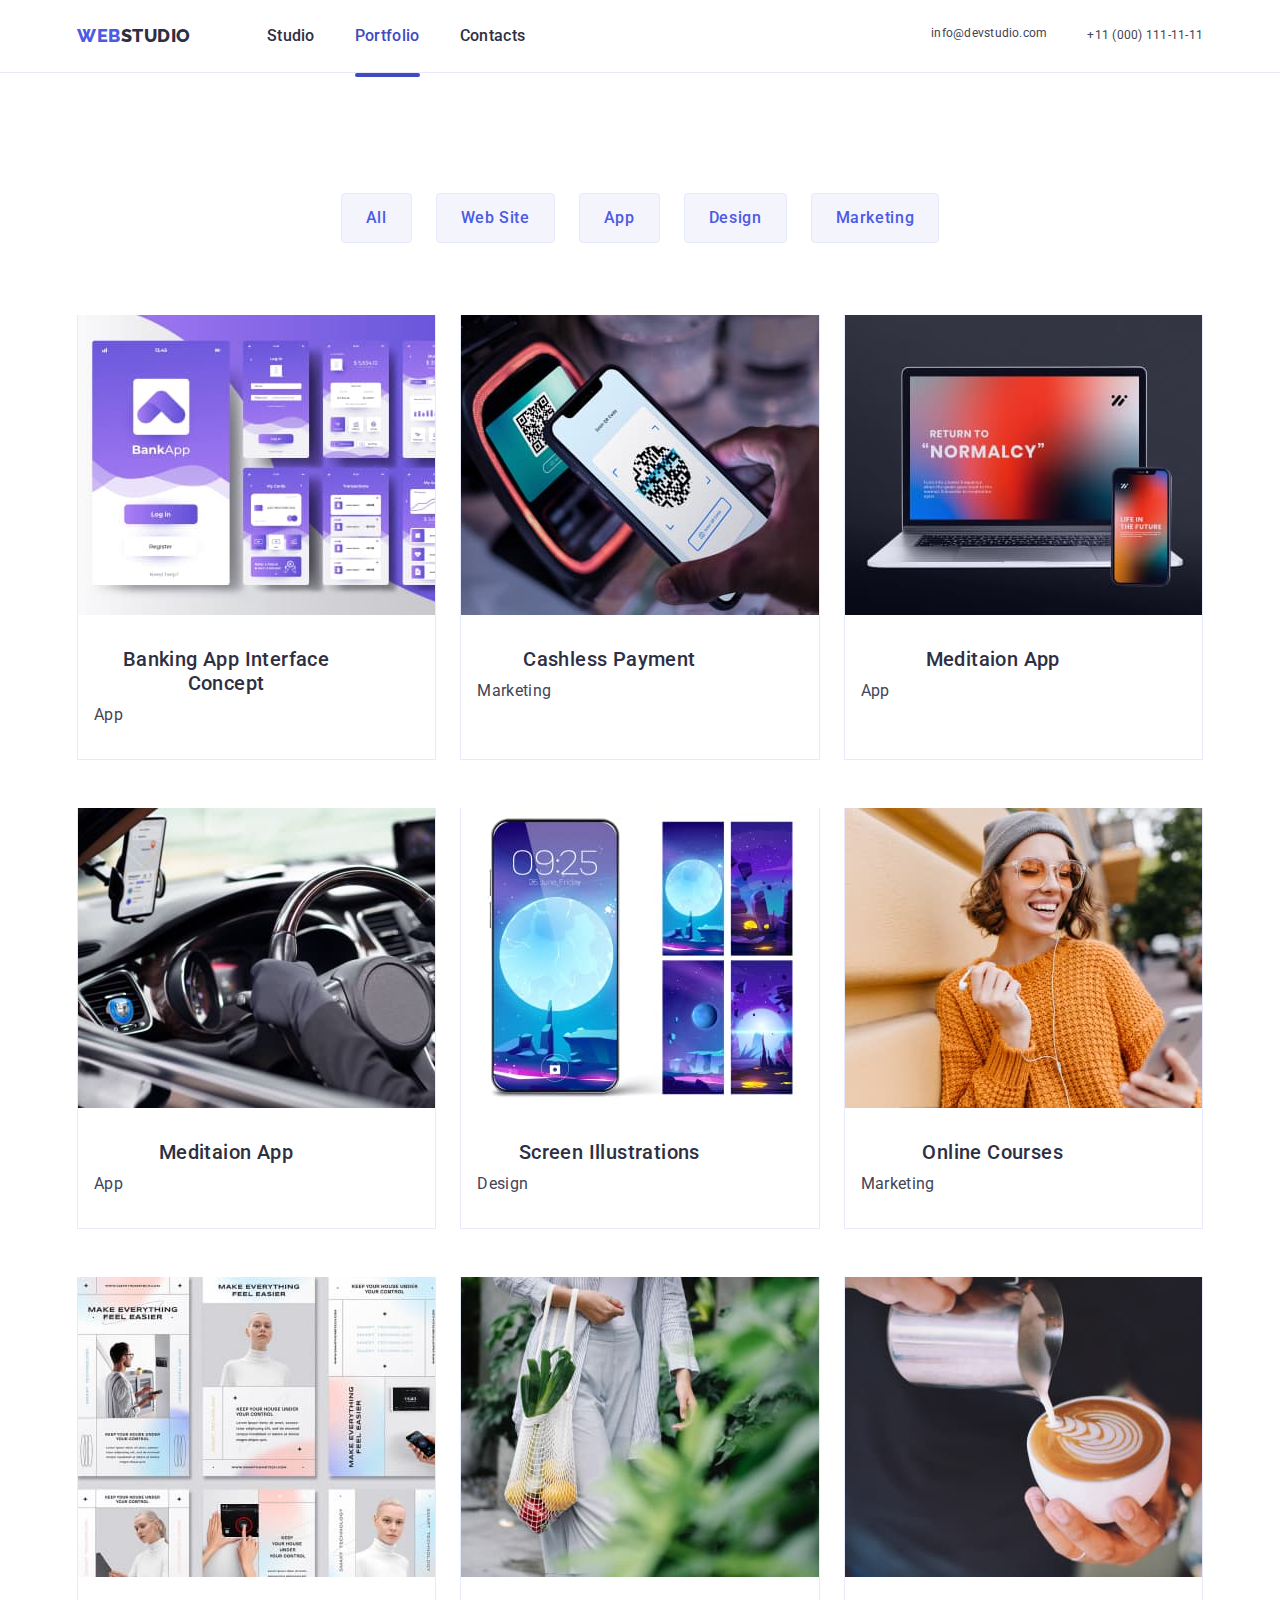
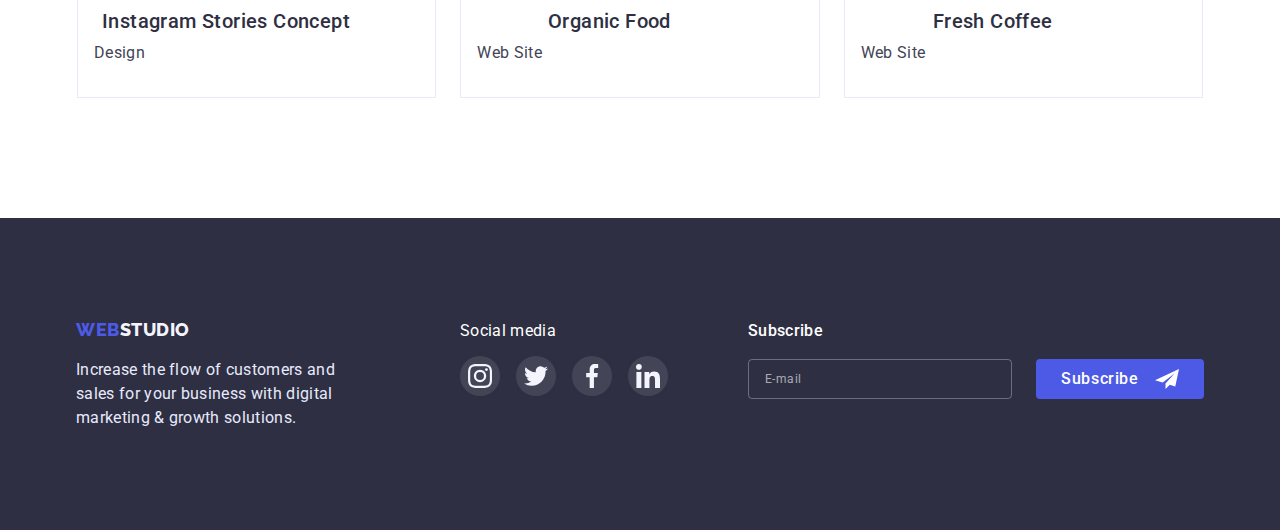
==== commit ec207c19: "finish-doesnt portfolio" ====
--- a/portfolio.html
+++ b/portfolio.html
@@ -116,7 +116,7 @@
     <main>
 <!---------------PORTFOLIO------------------------- -->
         <h1 class="visually-hidden">Portfolio</h1>
-        <section class="portfolio sections">
+        <section class="portfolio section">
             <div class="container">
             <h2 class="visually-hidden">Scrolls</h2>
             <ul class="list list-bth">
--- a/css/styles.css
+++ b/css/styles.css
@@ -1137,7 +1137,7 @@
 }
 
 
-/*
+/* -------------------PORTFOLIO--------------------- */
 
 
 .portfolio-btn {
@@ -1226,4 +1226,3 @@
 
 
 
- */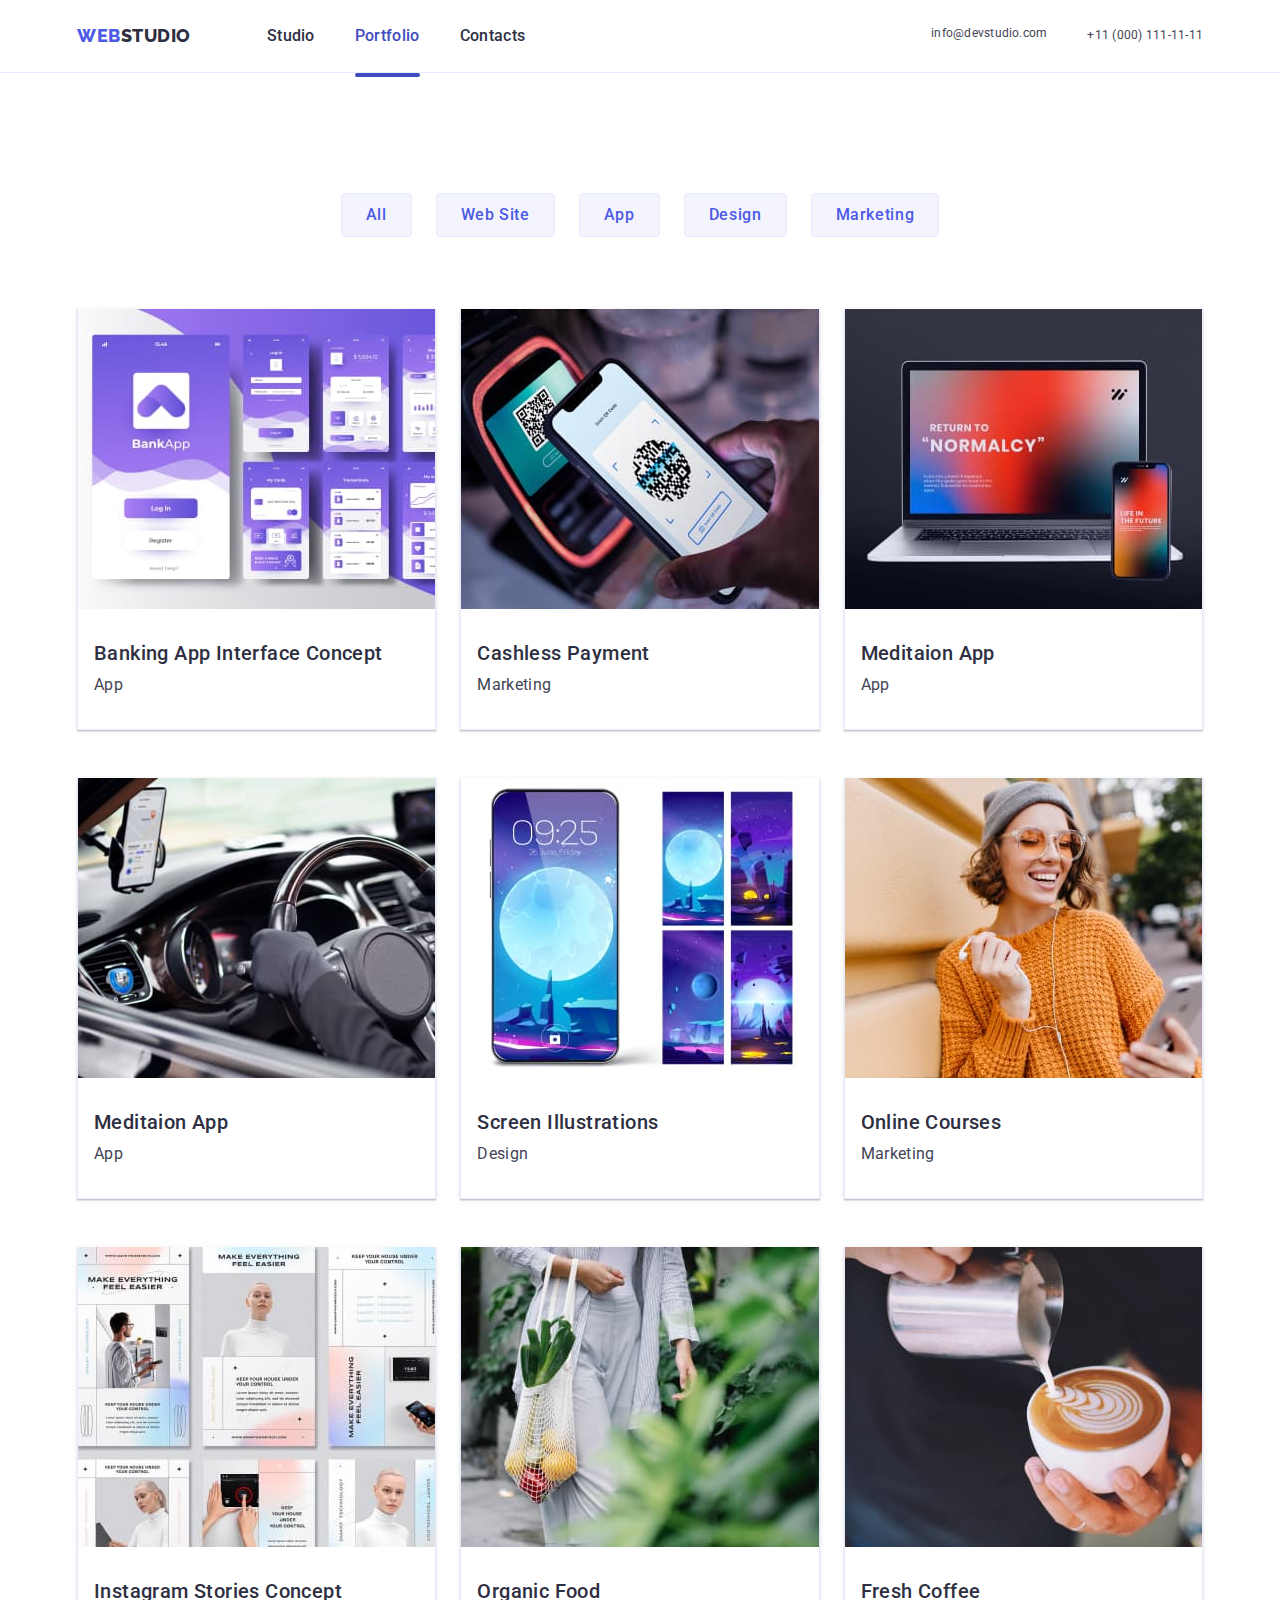
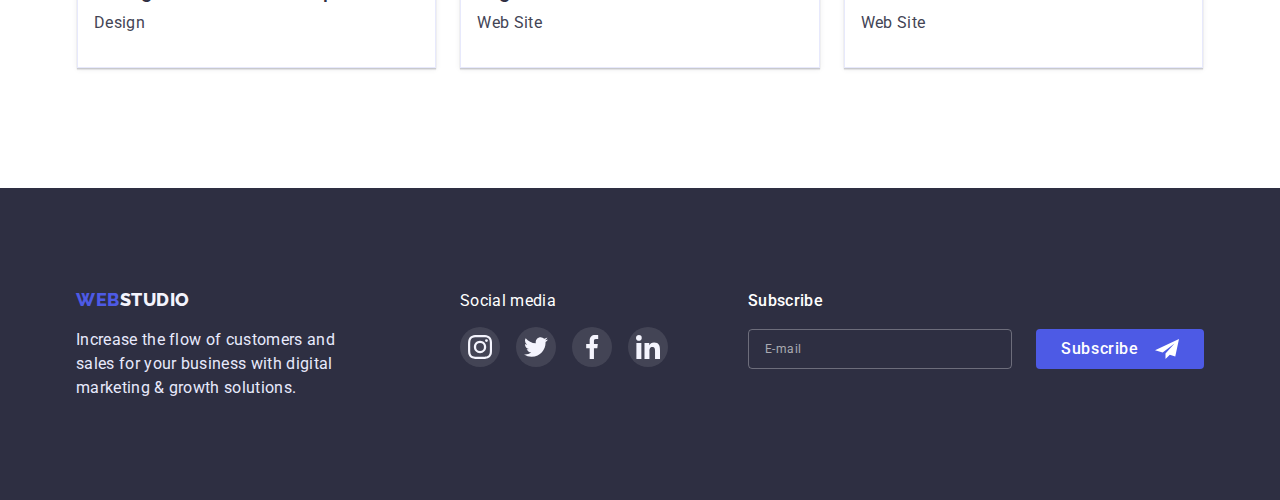
==== commit cbb2f2a8: "portfolio" ====
--- a/portfolio.html
+++ b/portfolio.html
@@ -116,7 +116,7 @@
     <main>
 <!---------------PORTFOLIO------------------------- -->
         <h1 class="visually-hidden">Portfolio</h1>
-        <section class="portfolio section">
+        <section class= "section">
             <div class="container">
             <h2 class="visually-hidden">Scrolls</h2>
             <ul class="list list-bth">
@@ -134,8 +134,8 @@
                             <p class="portfolio-active-text">14 Stylish and User-Friendly App Design Concepts · Task Manager App · Calorie Tracker App · Exotic Fruit Ecommerce App · Cloud Storage App</p>
                         </div>
                     <div class="portfolio-description">
-                        <h3 class="subtitle">Banking App Interface Concept</h3>
-                        <p class="description">App</p>
+                        <h3 class="subtitle portfolio-subtitle">Banking App Interface Concept</h3>
+                        <p class="description prtf-description">App</p>
                     </div>
                     </a>
                 </li>
@@ -146,8 +146,8 @@
                     <p class="portfolio-active-text">14 Stylish and User-Friendly App Design Concepts · Task Manager App · Calorie Tracker App · Exotic Fruit Ecommerce App · Cloud Storage App</p>
                         </div>
                     <div class="portfolio-description">
-                        <h3 class="subtitle">Cashless Payment</h3>
-                        <p class="description">Marketing</p>
+                        <h3 class="subtitle portfolio-subtitle">Cashless Payment</h3>
+                        <p class="description prtf-description">Marketing</p>
                     </div>
                     </a>
                 </li>
@@ -158,8 +158,8 @@
                     <p class="portfolio-active-text">14 Stylish and User-Friendly App Design Concepts · Task Manager App · Calorie Tracker App · Exotic Fruit Ecommerce App · Cloud Storage App</p>
                         </div>
                     <div class="portfolio-description">
-                        <h3 class="subtitle">Meditaion App</h3>
-                        <p class="description">App</p>
+                        <h3 class="subtitle portfolio-subtitle">Meditaion App</h3>
+                        <p class="description prtf-description">App</p>
                     </div>
                     </a>
                 </li>
@@ -170,8 +170,8 @@
                     <p class="portfolio-active-text">14 Stylish and User-Friendly App Design Concepts · Task Manager App · Calorie Tracker App · Exotic Fruit Ecommerce App · Cloud Storage App</p>
                         </div>
                     <div class="portfolio-description">
-                        <h3 class="subtitle">Meditaion App</h3>
-                        <p class="description">App</p>
+                        <h3 class="subtitle portfolio-subtitle">Meditaion App</h3>
+                        <p class="description prtf-description">App</p>
                     </div>
                     </a>
                 </li>
@@ -182,8 +182,8 @@
                     <p class="portfolio-active-text">14 Stylish and User-Friendly App Design Concepts · Task Manager App · Calorie Tracker App · Exotic Fruit Ecommerce App · Cloud Storage App</p>
                         </div>
                     <div class="portfolio-description">
-                        <h3 class="subtitle">Screen Illustrations</h3>
-                        <p class="description">Design</p>
+                        <h3 class="subtitle portfolio-subtitle">Screen Illustrations</h3>
+                        <p class="description prtf-description">Design</p>
                     </div>
                     </a>
                 </li>
@@ -194,8 +194,8 @@
                     <p class="portfolio-active-text">14 Stylish and User-Friendly App Design Concepts · Task Manager App · Calorie Tracker App · Exotic Fruit Ecommerce App · Cloud Storage App</p>
                         </div>
                     <div class="portfolio-description">
-                        <h3 class="subtitle">Online Courses</h3>
-                        <p class="description">Marketing</p>
+                        <h3 class="subtitle portfolio-subtitle">Online Courses</h3>
+                        <p class="description prtf-description">Marketing</p>
                     </div>
                     </a>
                 </li>
@@ -206,8 +206,8 @@
                     <p class="portfolio-active-text">14 Stylish and User-Friendly App Design Concepts · Task Manager App · Calorie Tracker App · Exotic Fruit Ecommerce App · Cloud Storage App</p>
                         </div>
                     <div class="portfolio-description">
-                        <h3 class="subtitle">Instagram Stories Concept</h3>
-                        <p class="description">Design</p>
+                        <h3 class="subtitle portfolio-subtitle">Instagram Stories Concept</h3>
+                        <p class="description prtf-description">Design</p>
                     </div>
                     </a>
                 </li>
@@ -218,8 +218,8 @@
                     <p class="portfolio-active-text">14 Stylish and User-Friendly App Design Concepts · Task Manager App · Calorie Tracker App · Exotic Fruit Ecommerce App · Cloud Storage App</p>
                         </div>
                     <div class="portfolio-description">
-                        <h3 class="subtitle">Organic Food</h3>
-                        <p class="description">Web Site</p>
+                        <h3 class="subtitle portfolio-subtitle">Organic Food</h3>
+                        <p class="description prtf-description">Web Site</p>
                     </div>
                     </a>
                 </li>
@@ -230,8 +230,8 @@
                     <p class="portfolio-active-text">14 Stylish and User-Friendly App Design Concepts · Task Manager App · Calorie Tracker App · Exotic Fruit Ecommerce App · Cloud Storage App</p>
                         </div>
                     <div class="portfolio-description">
-                        <h3 class="subtitle">Fresh Coffee</h3>
-                        <p class="description">Web Site</p>
+                        <h3 class="subtitle portfolio-subtitle">Fresh Coffee</h3>
+                        <p class="description prtf-description">Web Site</p>
                     </div>
                     </a>
                 </li>
--- a/css/styles.css
+++ b/css/styles.css
@@ -658,6 +658,103 @@
     color: var(--interactive-elements);
 }
 
+/* -------------------PORTFOLIO--------------------- */
+.portfolio-btn {
+    padding: 8px 16px;
+    font-weight: 500;
+    font-size: 16px;
+    line-height: 1.14;
+    letter-spacing: 0.04em;
+    color: var(--interactive-elements);
+    background: var(--secondary-background-color);
+    border: 1px solid #E7E9FC;
+    border-radius: 4px;
+    transition: color 250ms var(--cubic), background-color 250ms var(--cubic);
+}
+
+
+.portfolio-btn:hover,
+.portfolio-btn:focus {
+    color: var(--white);
+    background-color: var(--portfolio-btn);
+    box-shadow: 0px 3px 1px rgba(0, 0, 0, 0.1), 0px 2px 1px rgba(0, 0, 0, 0.08), 0px 2px 2px rgba(0, 0, 0, 0.12);
+}
+
+.list-bth {
+    max-width: 268px;
+    display: flex;
+    flex-wrap: wrap;
+    margin-bottom: 48px;
+    row-gap: 16px;
+    column-gap: 24px;
+}
+
+.portfolio-list {
+    display: flex;
+    flex-direction: column;
+    flex-wrap: wrap;
+    row-gap: 48px;
+}
+
+.portfolio-item {
+    border: 1px solid #E7E9FC;
+    border-top: none;
+    box-shadow: 0px 1px 6px rgba(46, 47, 66, 0.08), 0px 1px 1px rgba(46, 47, 66, 0.16), 0px 2px 1px rgba(46, 47, 66, 0.08);
+}
+
+.portfolio-item:hover .portfolio-active-text,
+.portfolio-item:focus .portfolio-active-text {
+    transform: translateY(0);
+}
+
+.portfolio-link {
+    transition: box-shadow 250ms var(--cubic);
+}
+
+
+.portfolio-link:hover,
+.portfolio-link:focus {
+    display: inline-block;
+    box-shadow: 0px 1px 6px rgb(46 47 66 / 8%), 0px 1px 1px rgb(46 47 66 / 16%), 0px 2px 1px rgb(46 47 66 / 8%);
+}
+
+.portfolio-active {
+    position: relative;
+    overflow: hidden;
+}
+
+.portfolio-description {
+    padding-top: 32px;
+    padding-bottom: 32px;
+    padding-left: 16px;
+}
+
+.portfolio-active-text {
+    position: absolute;
+    top: 0;
+    font-size: 16px;
+    line-height: 1.5;
+    color: var(--secondary-background-color);
+    background-color: var(--interactive-elements);
+    padding: 40px 32px;
+    height: 100%;
+    transform: translateY(100%);
+    transition: transform 250ms var(--cubic);
+    overflow: auto;
+}
+
+.prtf-description {
+    font-weight: 400;
+}
+
+.portfolio-subtitle {
+    max-width: 100%;
+    font-weight: 500;
+    font-size: 20px;
+    line-height: 1.2;
+    text-align: left;
+}
+
 /* -----------------------MEDIA-MOBILE------------------------- */
 @media screen and (min-width: 480px) {
     .container {
@@ -702,7 +799,7 @@
         line-height: 0;
     }
 
-/* --------------------------MOB-MENU------------------------- */
+    /* --------------------------MOB-MENU------------------------- */
     .mob-menu {
         position: fixed;
         width: 100vw;
@@ -715,7 +812,7 @@
         visibility: hidden;
         pointer-events: none;
         transition: opacity 250ms var(--cubic),
-                    visible 250ms var(--cubic);
+            visible 250ms var(--cubic);
     }
 
     .mob-menu.is-open {
@@ -865,7 +962,7 @@
     .menu-link:focus {
         color: var(--interactive-elements);
     }
-    
+
     .logo {
         margin-left: 0;
         margin-right: 123px;
@@ -932,10 +1029,10 @@
     .customers {
         padding: 0 108px;
     }
-    
+
     .customers-list {
         gap: 24px;
-        }
+    }
 
     .customers-item {
         width: calc((100% - 48px) / 3);
@@ -952,8 +1049,8 @@
     }
 
     .footer-color {
-    max-width: 264px;
-    margin-top: 16px;
+        max-width: 264px;
+        margin-top: 16px;
     }
 
     .footer-first {
@@ -984,6 +1081,27 @@
 
     .footer-form-text {
         margin-bottom: 16px;
+    }
+
+    .portfolio-btn {
+        padding: 12px 24px;
+    }
+    
+    .list-bth {
+        max-width: 100%;
+        margin-bottom: 64px;
+        justify-content: center;
+        gap: 24px;
+    }
+
+    .portfolio-list {
+        flex-direction: row;
+        row-gap: 72px;
+        column-gap: 24px;
+    }
+
+    .portfolio-item {
+        width: calc((100% - 24px) / 2);
     }
 }
 
@@ -1033,7 +1151,7 @@
     .contact-list {
         display: flex;
         align-items: center;
-        gap: 40px;    
+        gap: 40px;
     }
 
     .subtitle {
@@ -1079,7 +1197,7 @@
         padding-bottom: 24px;
     }
 
-    .work{
+    .work {
         padding-top: 0;
     }
 
@@ -1088,7 +1206,7 @@
         gap: 24px;
         flex-basis: calc((100%- 48px) / 3);
         flex-shrink: 0;
-        }
+    }
 
     .team-list {
         flex-wrap: nowrap;
@@ -1104,7 +1222,7 @@
         padding-bottom: 100px;
     }
 
-    .footer-content{
+    .footer-content {
         max-width: 1158px;
         padding-left: 15px;
         padding-right: 15px;
@@ -1119,6 +1237,18 @@
     .footer-second {
         margin-right: 80px;
     }
+    
+    .list-bth {
+        margin-bottom: 72px;
+    }
+    
+    .portfolio-list {
+        row-gap: 48px;
+    }
+    
+    .portfolio-item {
+        width: calc((100% - 2 * 24px) / 3);
+    }
 }
 
 @media screen and (min-device-pixel-ratio: 2) and (min-width: 1200px),
@@ -1133,96 +1263,6 @@
     .work {
         display: none;
     }
-
-}
-
-
-/* -------------------PORTFOLIO--------------------- */
-
-
-.portfolio-btn {
-    padding: 12px 24px;
-    font-weight: 500;
-    font-size: 16px;
-    line-height: 1.5;
-    letter-spacing: 0.04em;
-    cursor: pointer;
-    color: var(--interactive-elements);
-    background: var(--secondary-background-color);
-    border: 1px solid #E7E9FC;
-    border-radius: 4px;
-    transition: color 250ms var(--cubic), background-color 250ms var(--cubic), box-shadow 250ms var(--cubic);
-}
-
-.portfolio-btn:hover,
-.portfolio-btn:focus {
-    color: var(--white);
-    background-color: var(--portfolio-btn);
-    box-shadow: 0px 3px 1px rgba(0, 0, 0, 0.1), 0px 2px 1px rgba(0, 0, 0, 0.08), 0px 2px 2px rgba(0, 0, 0, 0.12);
-}
-
-
-.list-bth {
-    display: flex;
-    justify-content: center;
-    margin-bottom: 72px;
-    gap: 24px;
-    }
-
-.portfolio-list {
-    display: flex;
-    flex-wrap: wrap;
-    row-gap: 48px;
-    column-gap: 24px;
-}
-
-.portfolio-item {
-    width: calc((100% - 2 * 24px) / 3);
-    border: 1px solid #E7E9FC;
-    border-top: none;
-    }
-
-.portfolio-item:hover .portfolio-active-text,
-.portfolio-item:focus .portfolio-active-text {
-    transform: translateY(0);
-}
-
-
-.portfolio-description {
-    padding-top: 32px;
-    padding-bottom: 32px;
-    padding-left: 16px;
-    }
-
-.portfolio-link {
-    transition: box-shadow 250ms var(--cubic);
-}
-
-
-.portfolio-link:hover,
-.portfolio-link:focus    {
-    display: inline-block;
-    box-shadow: 0px 1px 6px rgb(46 47 66 / 8%), 0px 1px 1px rgb(46 47 66 / 16%), 0px 2px 1px rgb(46 47 66 / 8%);
-        }
-
-.portfolio-active {
-    position: relative;
-    overflow: hidden;
-}
-
-.portfolio-active-text {
-    position: absolute;
-    top: 0;
-    font-size: 16px;
-    line-height: 1.5;
-    color: var(--secondary-background-color);
-    background-color: var(--interactive-elements);
-    padding: 40px 32px;
-    height: 100%;
-    transform: translateY(100%);
-    transition: transform 250ms var(--cubic);
-    overflow: auto;
-}
-
-
-
+}
+
+
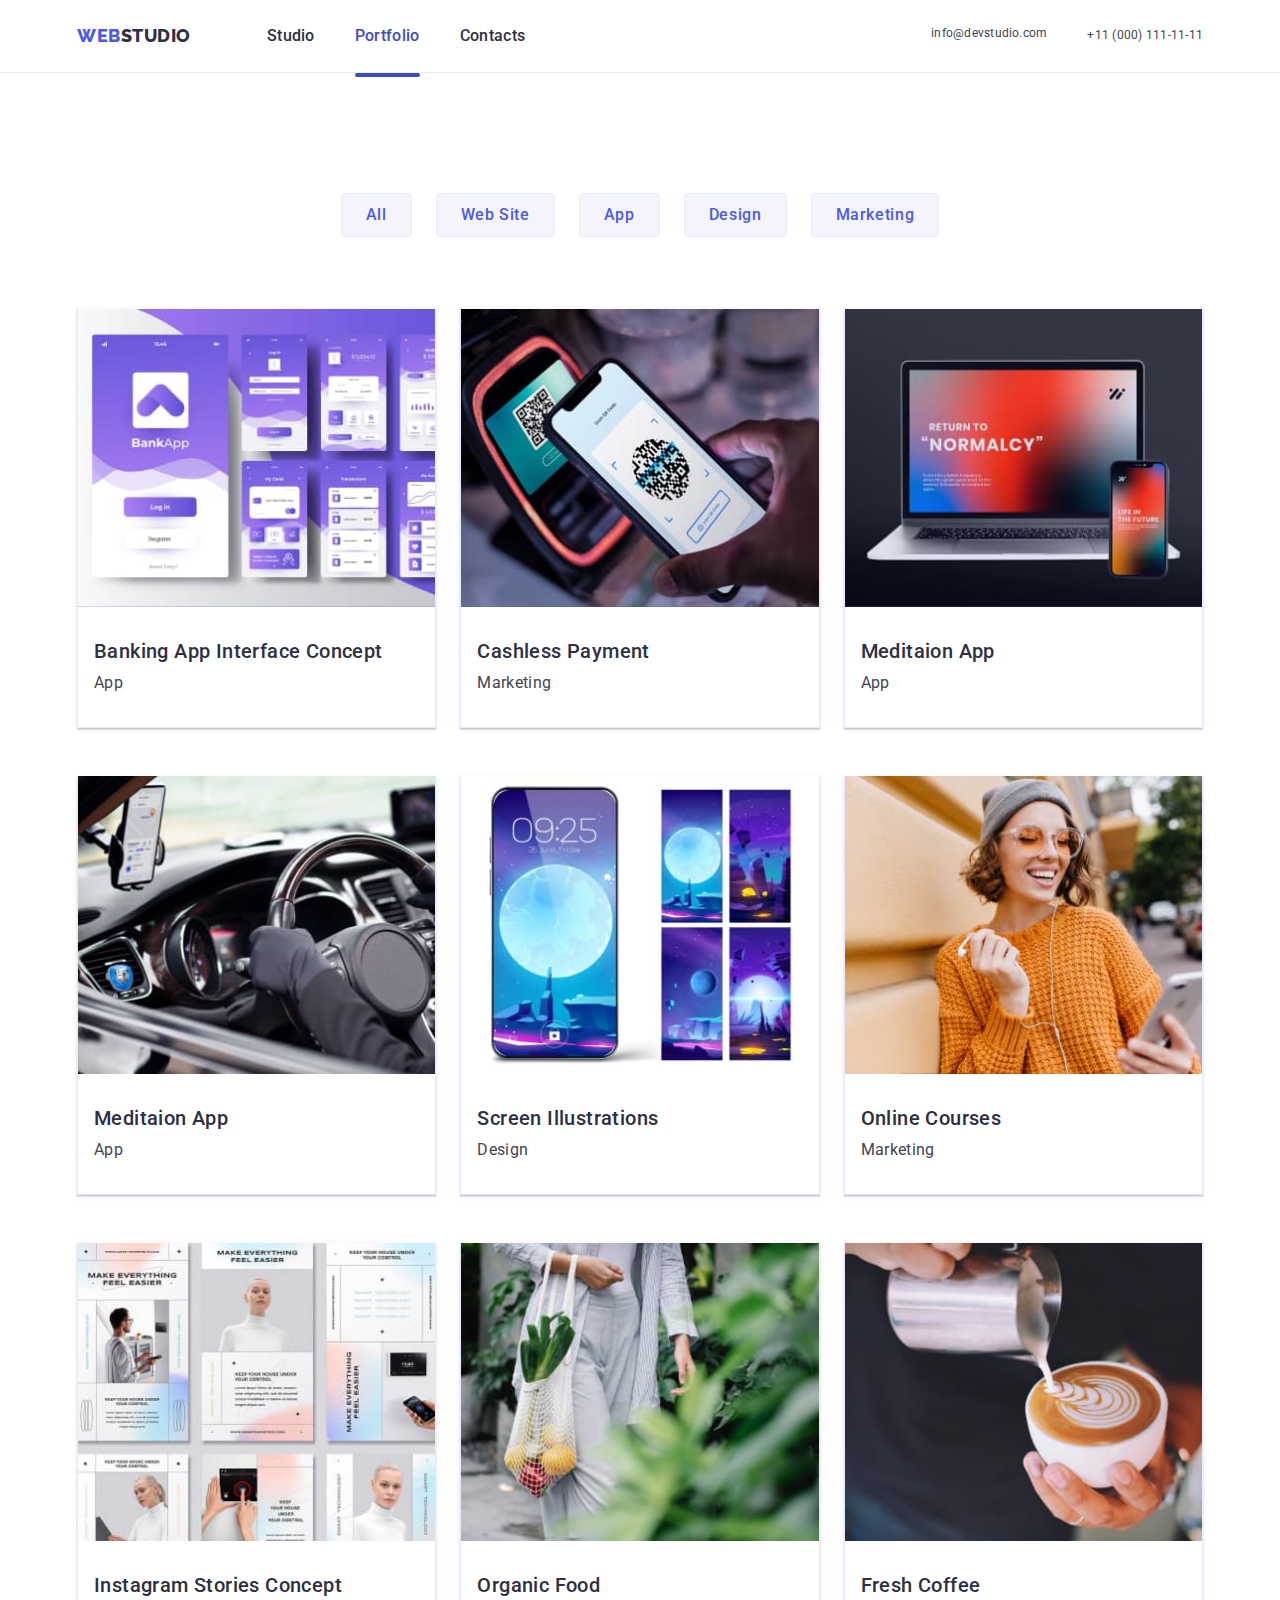
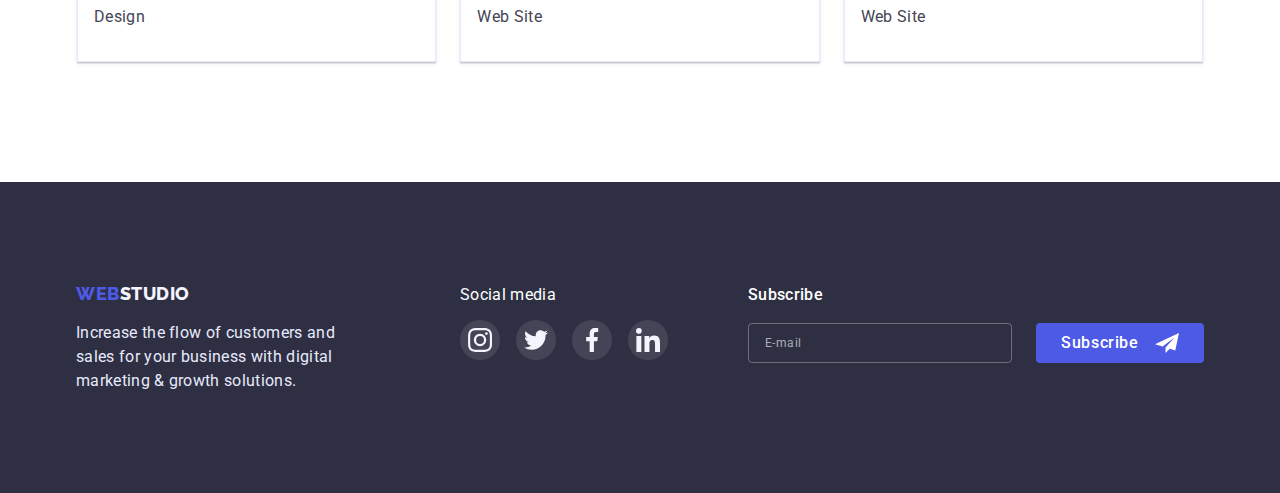
==== commit d7e9deb7: "finish+portfolio" ====
--- a/portfolio.html
+++ b/portfolio.html
@@ -130,7 +130,12 @@
                 <li class="portfolio-item">
                     <a href="" class="portfolio-link link">
                         <div class="portfolio-active">
-                            <img class="portfolio-img" src="./images/portfolio/img.jpg" alt="Lists" width="360" height="300">
+                            <picture>
+                                <source srcset="./images/portfolio/img.jpg 1x, ./images/portfolio/img@2x.jpg 2x" media="(min-width: 1200px)">
+                                <source srcset="./images/portfolio/tab-img.jpg 1x, ./images/portfolio/tab-img@2x.jpg 2x" media="(min-width: 768px)">
+                                <source srcset="./images/portfolio/mob-img.jpg 1x, ./images/portfolio/mob-img@2x.jpg 2x" media="(min-width: 280px)">
+                                <img class="portfolio-img" src="./images/portfolio/mob-img.jpg" alt="Lists" width="360" height="300">
+                            </picture>
                             <p class="portfolio-active-text">14 Stylish and User-Friendly App Design Concepts · Task Manager App · Calorie Tracker App · Exotic Fruit Ecommerce App · Cloud Storage App</p>
                         </div>
                     <div class="portfolio-description">
@@ -142,7 +147,12 @@
                 <li class="portfolio-item">
                     <a href="" class="portfolio-link link">
                         <div class="portfolio-active">
-                    <img class="portfolio-img" src="./images/portfolio/img1.jpg" alt="Phone" width="360" height="300">
+                            <picture>
+                                <source srcset="./images/portfolio/img1.jpg 1x, ./images/portfolio/img1@2x.jpg 2x" media="(min-width: 1200px)">
+                                <source srcset="./images/portfolio/tab-img1.jpg 1x, ./images/portfolio/tab-img1@2x.jpg 2x" media="(min-width: 768px)">
+                                <source srcset="./images/portfolio/mob-img1.jpg 1x, ./images/portfolio/mob-img1@2x.jpg 2x" media="(min-width: 280px)">
+                                <img class="portfolio-img" src="./images/portfolio/mob-img1.jpg" alt="Phone" width="360" height="300">
+                            </picture>
                     <p class="portfolio-active-text">14 Stylish and User-Friendly App Design Concepts · Task Manager App · Calorie Tracker App · Exotic Fruit Ecommerce App · Cloud Storage App</p>
                         </div>
                     <div class="portfolio-description">
@@ -154,7 +164,14 @@
                 <li class="portfolio-item"> 
                     <a href="" class="portfolio-link link">
                         <div class="portfolio-active">
-                    <img class="portfolio-img" src="./images/portfolio/img2.jpg" alt="Laptop" width="360" height="300">
+                            <picture>
+                                <source srcset="./images/portfolio/img2.jpg 1x, ./images/portfolio/img2@2x.jpg 2x" media="(min-width: 1200px)">
+                                <source srcset="./images/portfolio/tab-img2.jpg 1x, ./images/portfolio/tab-img2@2x.jpg 2x"
+                                    media="(min-width: 768px)">
+                                <source srcset="./images/portfolio/mob-img2.jpg 1x, ./images/portfolio/mob-img2@2x.jpg 2x"
+                                    media="(min-width: 280px)">
+                                <img class="portfolio-img" src="./images/portfolio/mob-img2.jpg" alt="Laptop" width="360" height="300">
+                            </picture>
                     <p class="portfolio-active-text">14 Stylish and User-Friendly App Design Concepts · Task Manager App · Calorie Tracker App · Exotic Fruit Ecommerce App · Cloud Storage App</p>
                         </div>
                     <div class="portfolio-description">
@@ -166,7 +183,14 @@
                 <li class="portfolio-item">
                     <a href="" class="portfolio-link link">
                         <div class="portfolio-active">
-                    <img class="portfolio-img" src="./images/portfolio/img3.jpg" alt="Taxi" width="360" height="300">
+                            <picture>
+                                <source srcset="./images/portfolio/img3.jpg 1x, ./images/portfolio/img3@2x.jpg 2x" media="(min-width: 1200px)">
+                                <source srcset="./images/portfolio/tab-img3.jpg 1x, ./images/portfolio/tab-img3@2x.jpg 2x"
+                                    media="(min-width: 768px)">
+                                <source srcset="./images/portfolio/mob-img3.jpg 1x, ./images/portfolio/mob-img3@2x.jpg 2x"
+                                    media="(min-width: 280px)">
+                                <img class="portfolio-img" src="./images/portfolio/mob-img3.jpg" alt="Taxi" width="360" height="300">
+                            </picture>
                     <p class="portfolio-active-text">14 Stylish and User-Friendly App Design Concepts · Task Manager App · Calorie Tracker App · Exotic Fruit Ecommerce App · Cloud Storage App</p>
                         </div>
                     <div class="portfolio-description">
@@ -178,7 +202,14 @@
                 <li class="portfolio-item">
                     <a href="" class="portfolio-link link">
                         <div class="portfolio-active">
-                    <img class="portfolio-img" src="./images/portfolio/img4.jpg" alt="Phone" width="360" height="300">
+                            <picture>
+                                <source srcset="./images/portfolio/img4.jpg 1x, ./images/portfolio/img4@2x.jpg 2x" media="(min-width: 1200px)">
+                                <source srcset="./images/portfolio/tab-img4.jpg 1x, ./images/portfolio/tab-img4@2x.jpg 2x"
+                                    media="(min-width: 768px)">
+                                <source srcset="./images/portfolio/mob-img4.jpg 1x, ./images/portfolio/mob-img4@2x.jpg 2x"
+                                    media="(min-width: 280px)">
+                                <img class="portfolio-img" src="./images/portfolio/mob-img4.jpg" alt="Phone" width="360" height="300">
+                            </picture>
                     <p class="portfolio-active-text">14 Stylish and User-Friendly App Design Concepts · Task Manager App · Calorie Tracker App · Exotic Fruit Ecommerce App · Cloud Storage App</p>
                         </div>
                     <div class="portfolio-description">
@@ -190,7 +221,14 @@
                 <li class="portfolio-item">
                     <a href="" class="portfolio-link link">
                         <div class="portfolio-active">
-                    <img class="portfolio-img" src="./images/portfolio/img5.jpg" alt="Woman with phone" width="360" height="300">
+                            <picture>
+                                <source srcset="./images/portfolio/img5.jpg 1x, ./images/portfolio/img5@2x.jpg 2x" media="(min-width: 1200px)">
+                                <source srcset="./images/portfolio/tab-img5.jpg 1x, ./images/portfolio/tab-img5@2x.jpg 2x"
+                                    media="(min-width: 768px)">
+                                <source srcset="./images/portfolio/mob-img5.jpg 1x, ./images/portfolio/mob-img5@2x.jpg 2x"
+                                    media="(min-width: 280px)">
+                                <img class="portfolio-img" src="./images/portfolio/mob-img5.jpg" alt="Woman with phone" width="360" height="300">
+                            </picture>
                     <p class="portfolio-active-text">14 Stylish and User-Friendly App Design Concepts · Task Manager App · Calorie Tracker App · Exotic Fruit Ecommerce App · Cloud Storage App</p>
                         </div>
                     <div class="portfolio-description">
@@ -202,7 +240,14 @@
                 <li class="portfolio-item">
                     <a href="" class="portfolio-link link">
                         <div class="portfolio-active">
-                    <img class="portfolio-img" src="./images/portfolio/img6.jpg" alt="Instagram woman" width="360" height="300">
+                            <picture>
+                                <source srcset="./images/portfolio/img6.jpg 1x, ./images/portfolio/img6@2x.jpg 2x" media="(min-width: 1200px)">
+                                <source srcset="./images/portfolio/tab-img6.jpg 1x, ./images/portfolio/tab-img6@2x.jpg 2x"
+                                    media="(min-width: 768px)">
+                                <source srcset="./images/portfolio/mob-img6.jpg 1x, ./images/portfolio/mob-img6@2x.jpg 2x"
+                                    media="(min-width: 280px)">
+                                <img class="portfolio-img" src="./images/portfolio/mob-img6.jpg" alt="Instagram woman" width="360" height="300">
+                            </picture>
                     <p class="portfolio-active-text">14 Stylish and User-Friendly App Design Concepts · Task Manager App · Calorie Tracker App · Exotic Fruit Ecommerce App · Cloud Storage App</p>
                         </div>
                     <div class="portfolio-description">
@@ -214,7 +259,14 @@
                 <li class="portfolio-item">
                     <a href="" class="portfolio-link link">
                         <div class="portfolio-active">
-                    <img class="portfolio-img" src="./images/portfolio/img7.jpg" alt="Woman with vegetables" width="360" height="300">
+                            <picture>
+                                <source srcset="./images/portfolio/img7.jpg 1x, ./images/portfolio/img7@2x.jpg 2x" media="(min-width: 1200px)">
+                                <source srcset="./images/portfolio/tab-img7.jpg 1x, ./images/portfolio/tab-img7@2x.jpg 2x"
+                                    media="(min-width: 768px)">
+                                <source srcset="./images/portfolio/mob-img7.jpg 1x, ./images/portfolio/mob-img7@2x.jpg 2x"
+                                    media="(min-width: 280px)">
+                                <img class="portfolio-img" src="./images/portfolio/mob-img7.jpg" alt="Woman with vegetables" width="360" height="300">
+                            </picture>
                     <p class="portfolio-active-text">14 Stylish and User-Friendly App Design Concepts · Task Manager App · Calorie Tracker App · Exotic Fruit Ecommerce App · Cloud Storage App</p>
                         </div>
                     <div class="portfolio-description">
@@ -226,7 +278,14 @@
                 <li class="portfolio-item">
                     <a href="" class="portfolio-link link">
                         <div class="portfolio-active">
-                    <img class="portfolio-img" src="./images/portfolio/img8.jpg" alt="Fresh coffe" width="360" height="300">
+                            <picture>
+                                <source srcset="./images/portfolio/img8.jpg 1x, ./images/portfolio/img8@2x.jpg 2x" media="(min-width: 1200px)">
+                                <source srcset="./images/portfolio/tab-img8.jpg 1x, ./images/portfolio/tab-img8@2x.jpg 2x"
+                                    media="(min-width: 768px)">
+                                <source srcset="./images/portfolio/mob-img8.jpg 1x, ./images/portfolio/mob-img8@2x.jpg 2x"
+                                    media="(min-width: 280px)">
+                                <img class="portfolio-img" src="./images/portfolio/mob-img8.jpg" alt="Fresh coffe" width="360" height="300">
+                            </picture>
                     <p class="portfolio-active-text">14 Stylish and User-Friendly App Design Concepts · Task Manager App · Calorie Tracker App · Exotic Fruit Ecommerce App · Cloud Storage App</p>
                         </div>
                     <div class="portfolio-description">
--- a/css/styles.css
+++ b/css/styles.css
@@ -37,6 +37,9 @@
 
 img {
     display: block;
+    max-width: 100%;
+    height: auto;
+    margin: 0 auto;
 }
 
 textarea {
